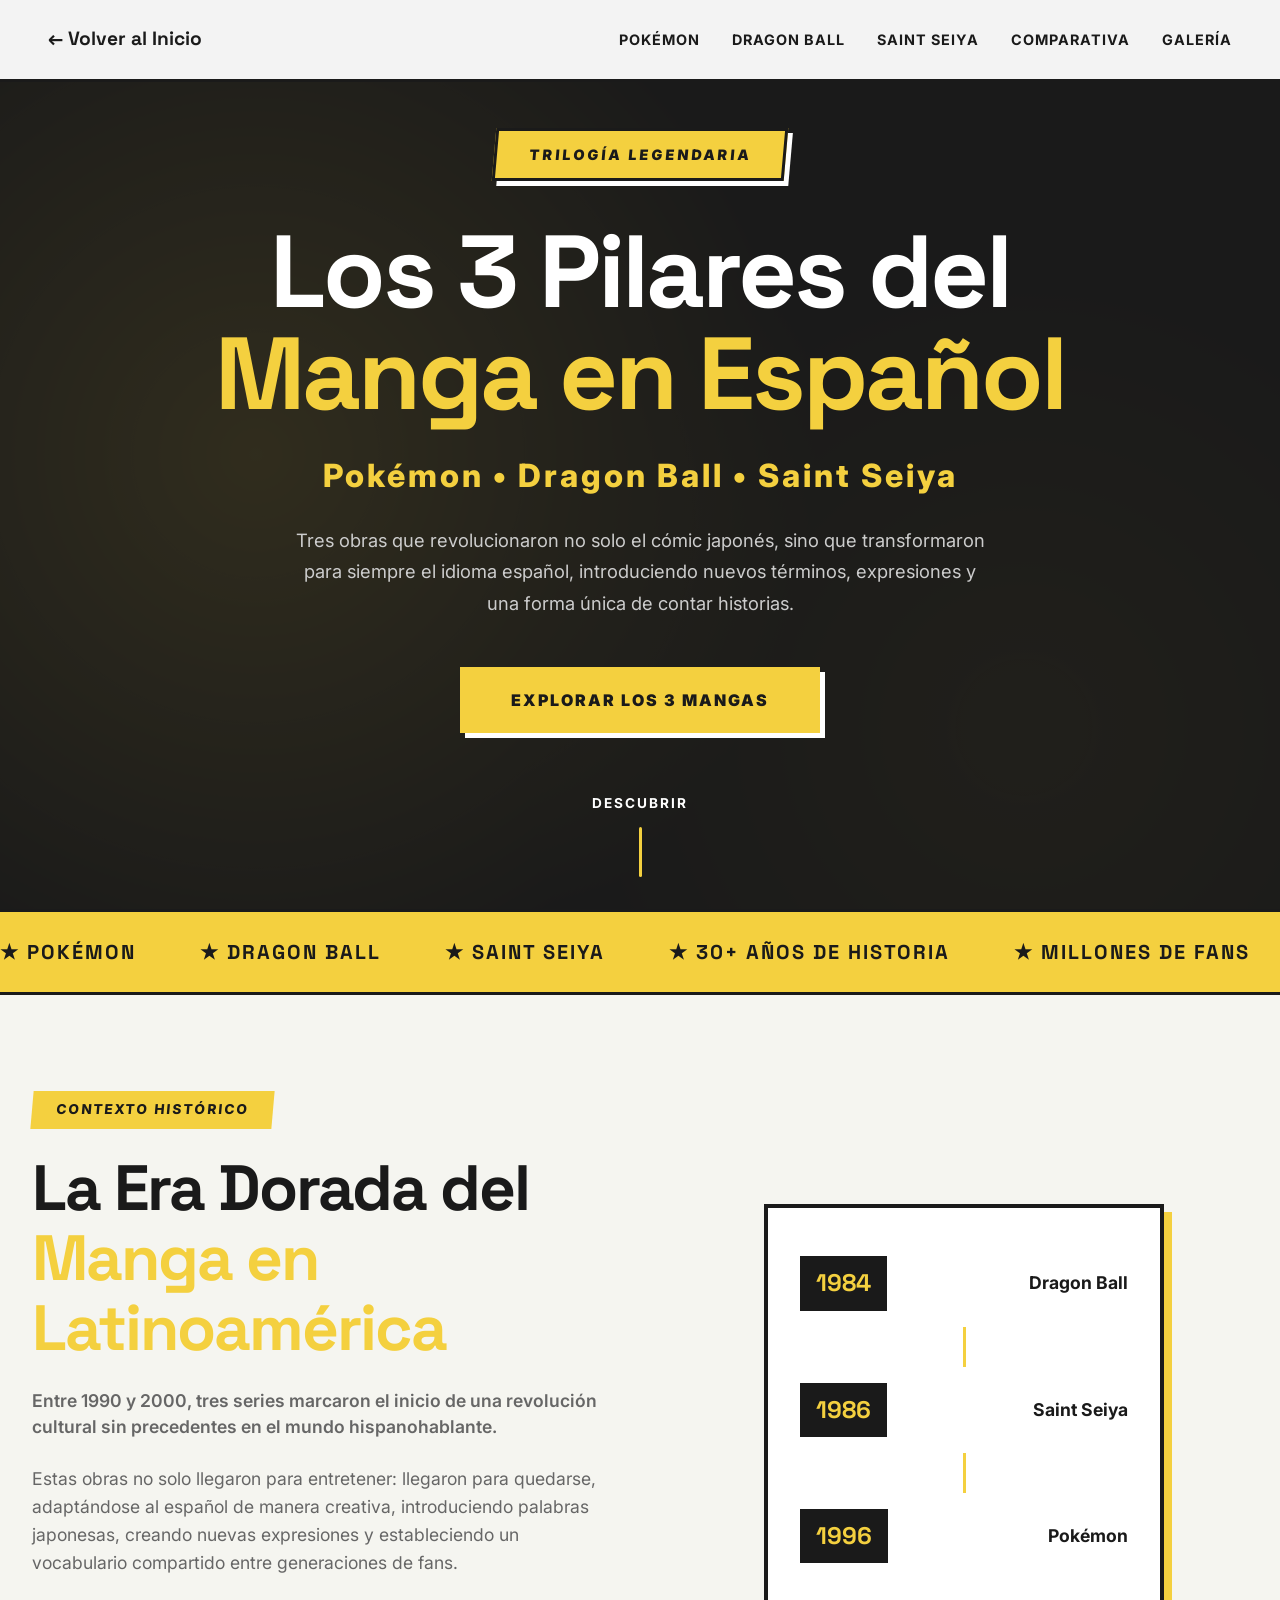
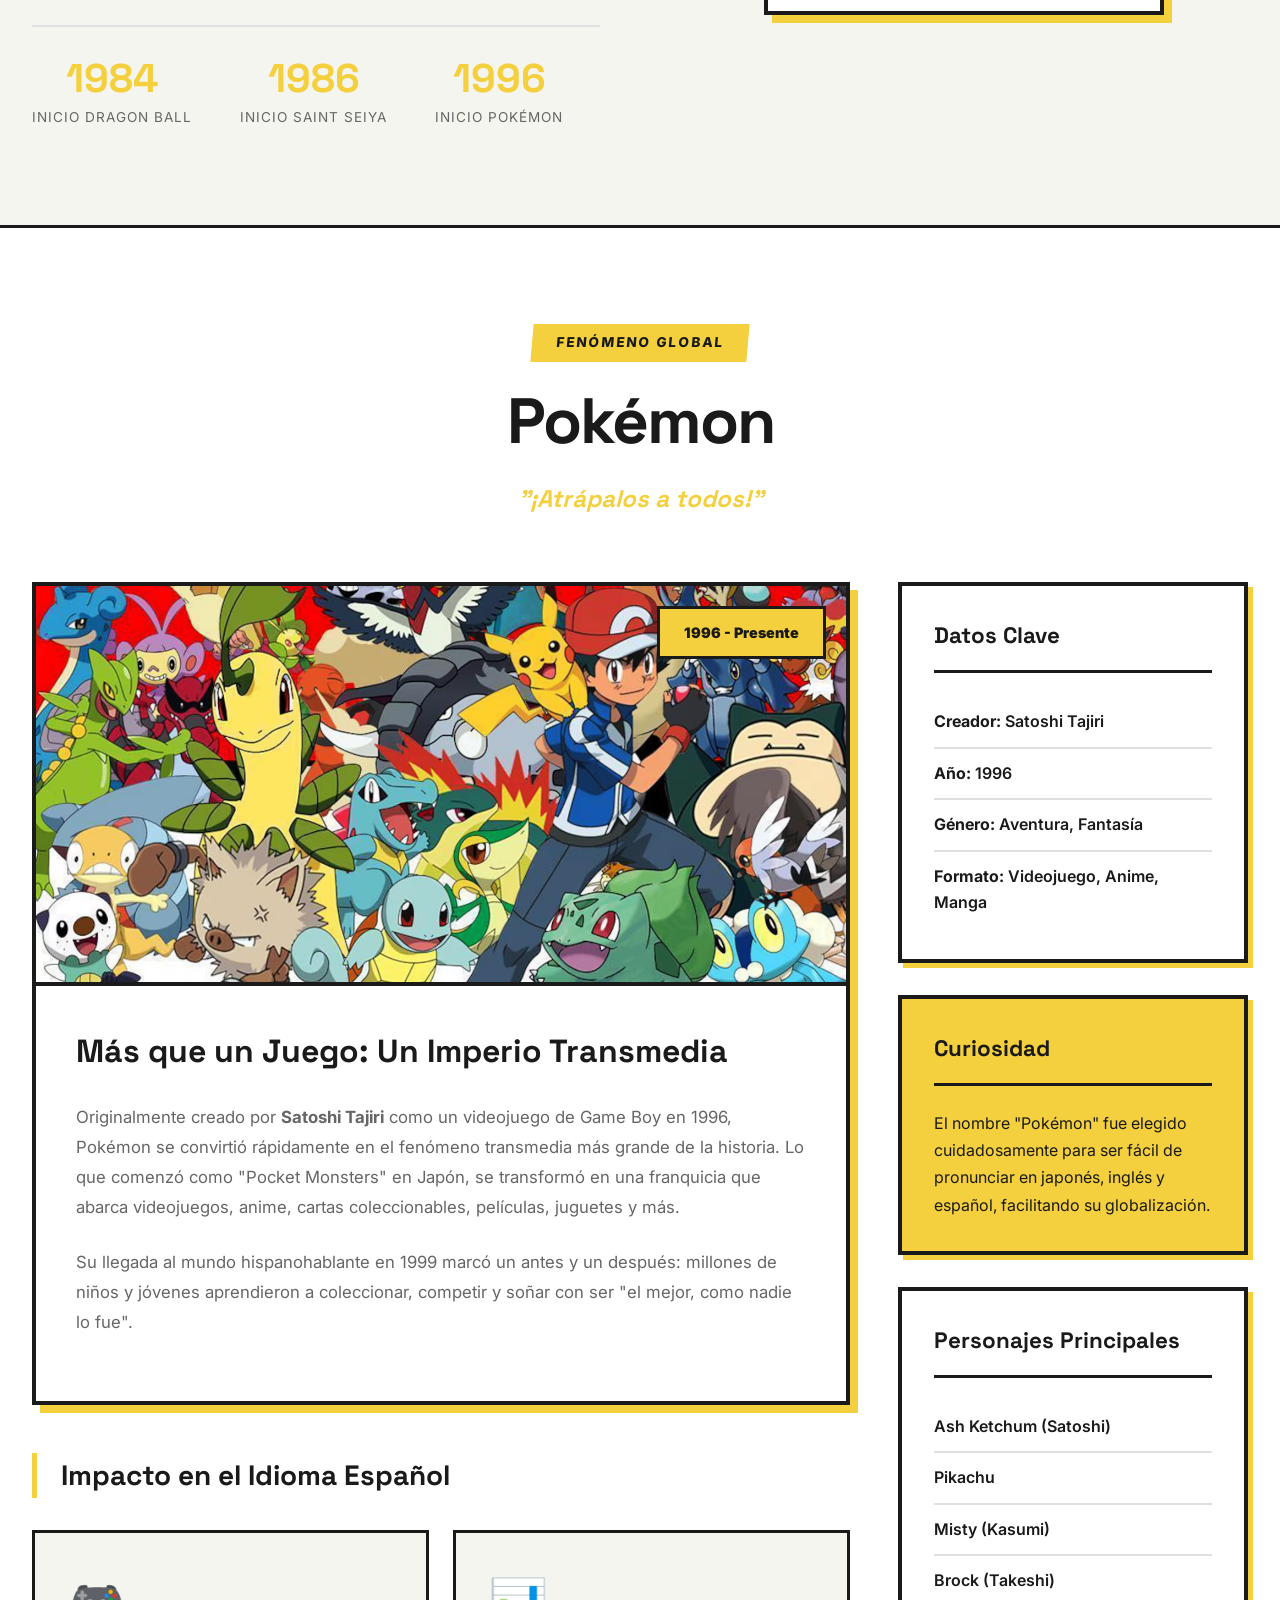
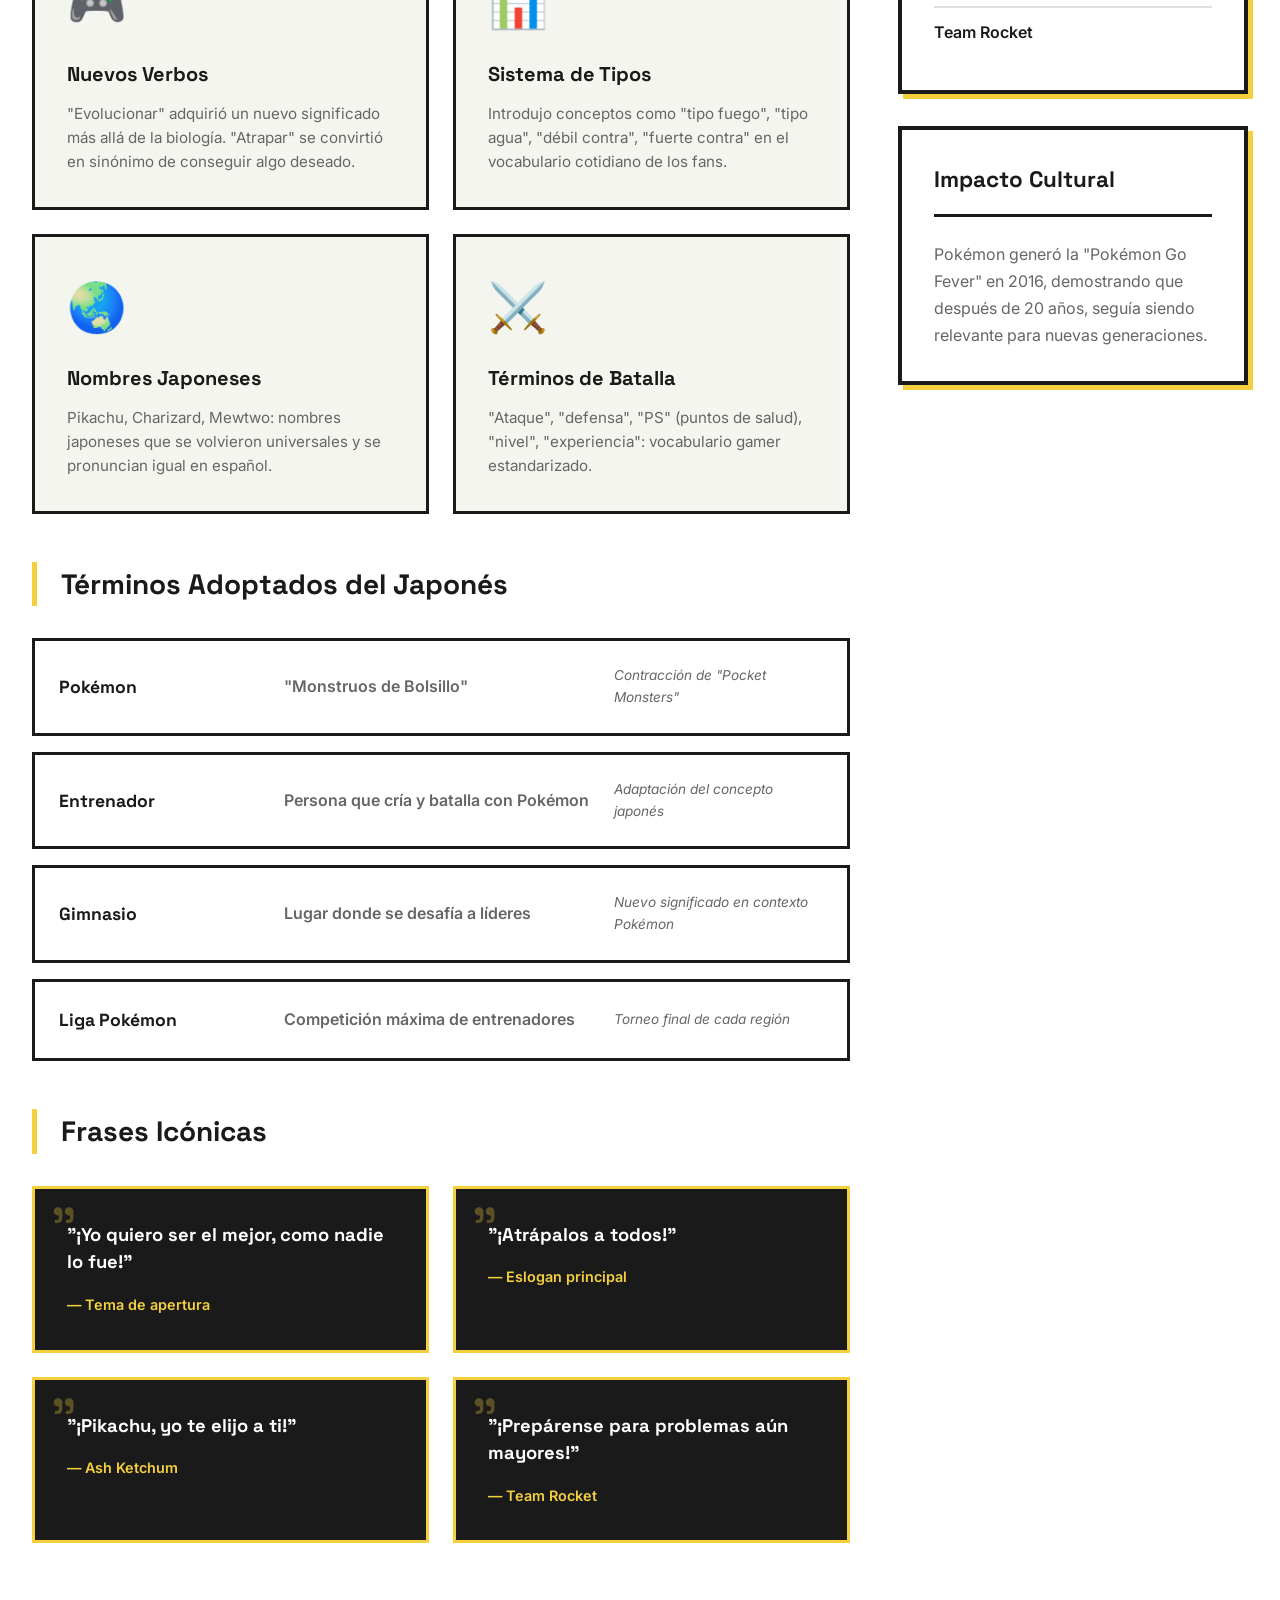
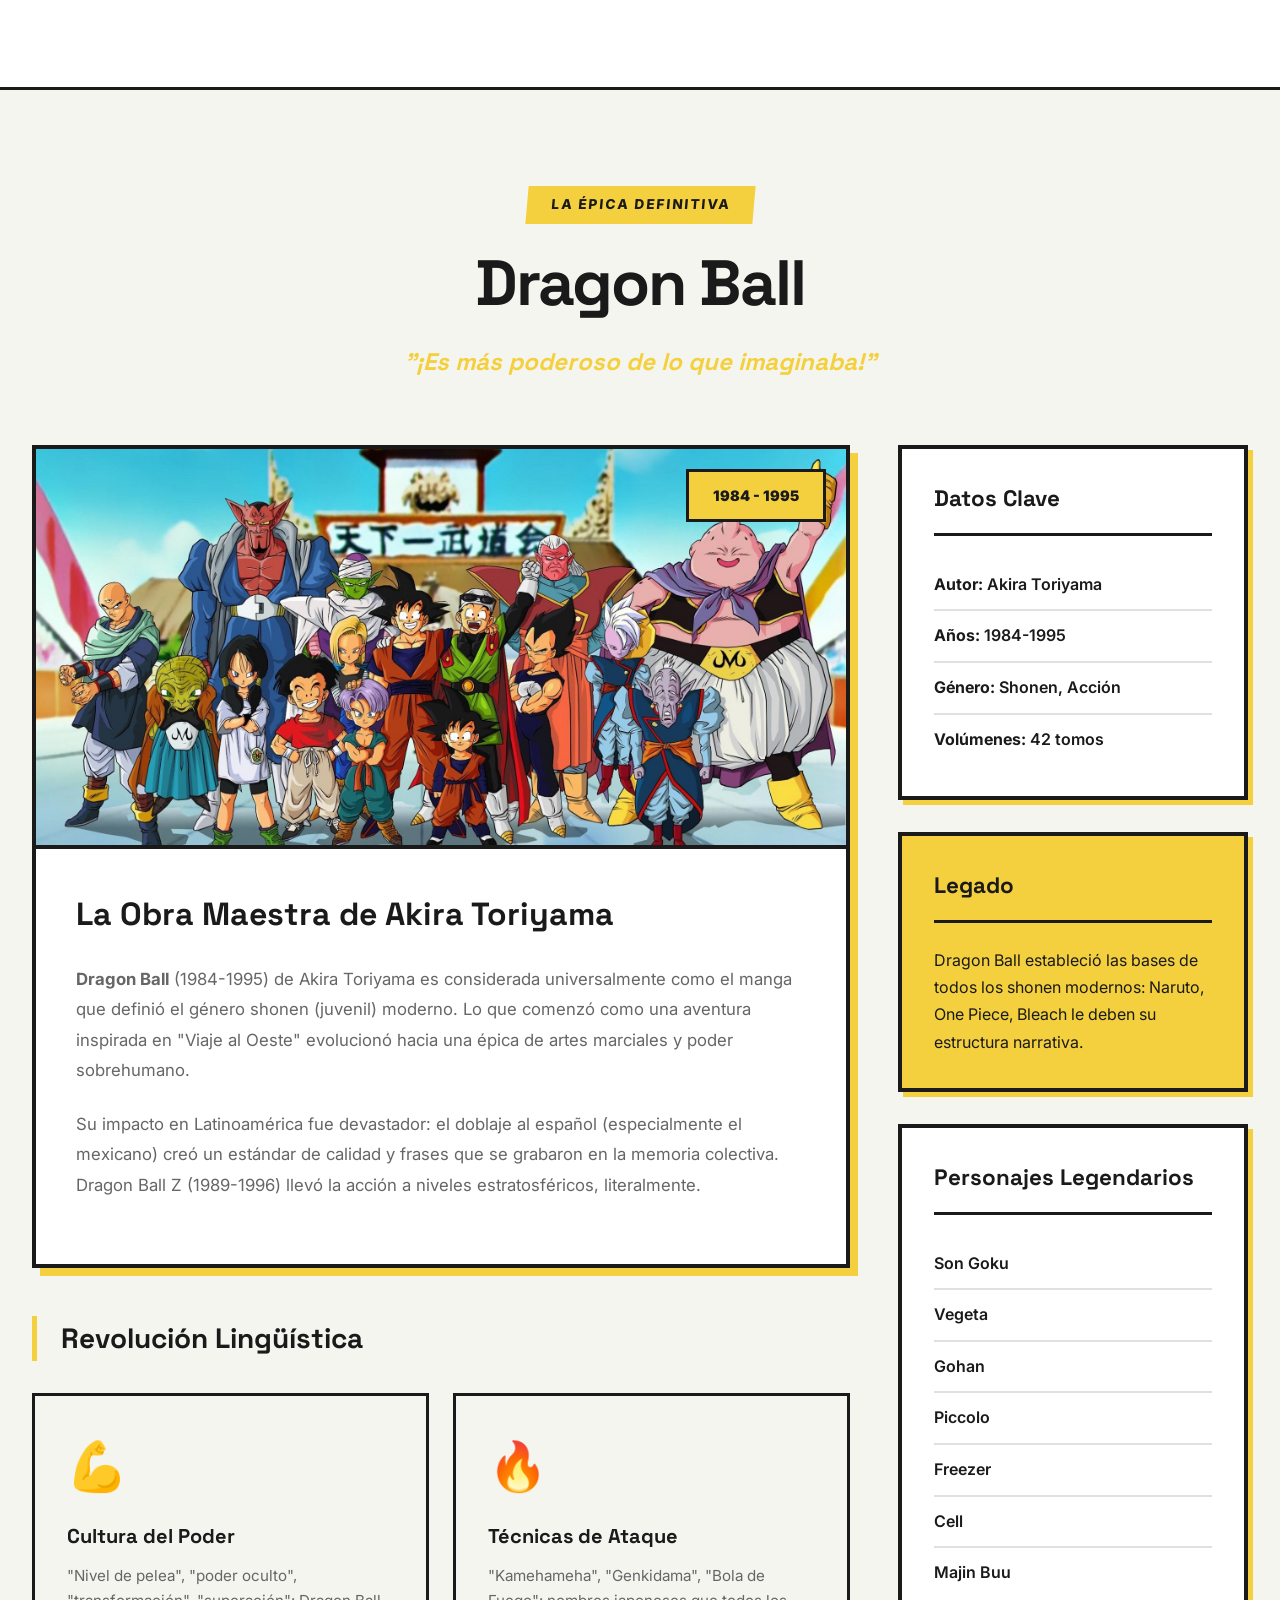
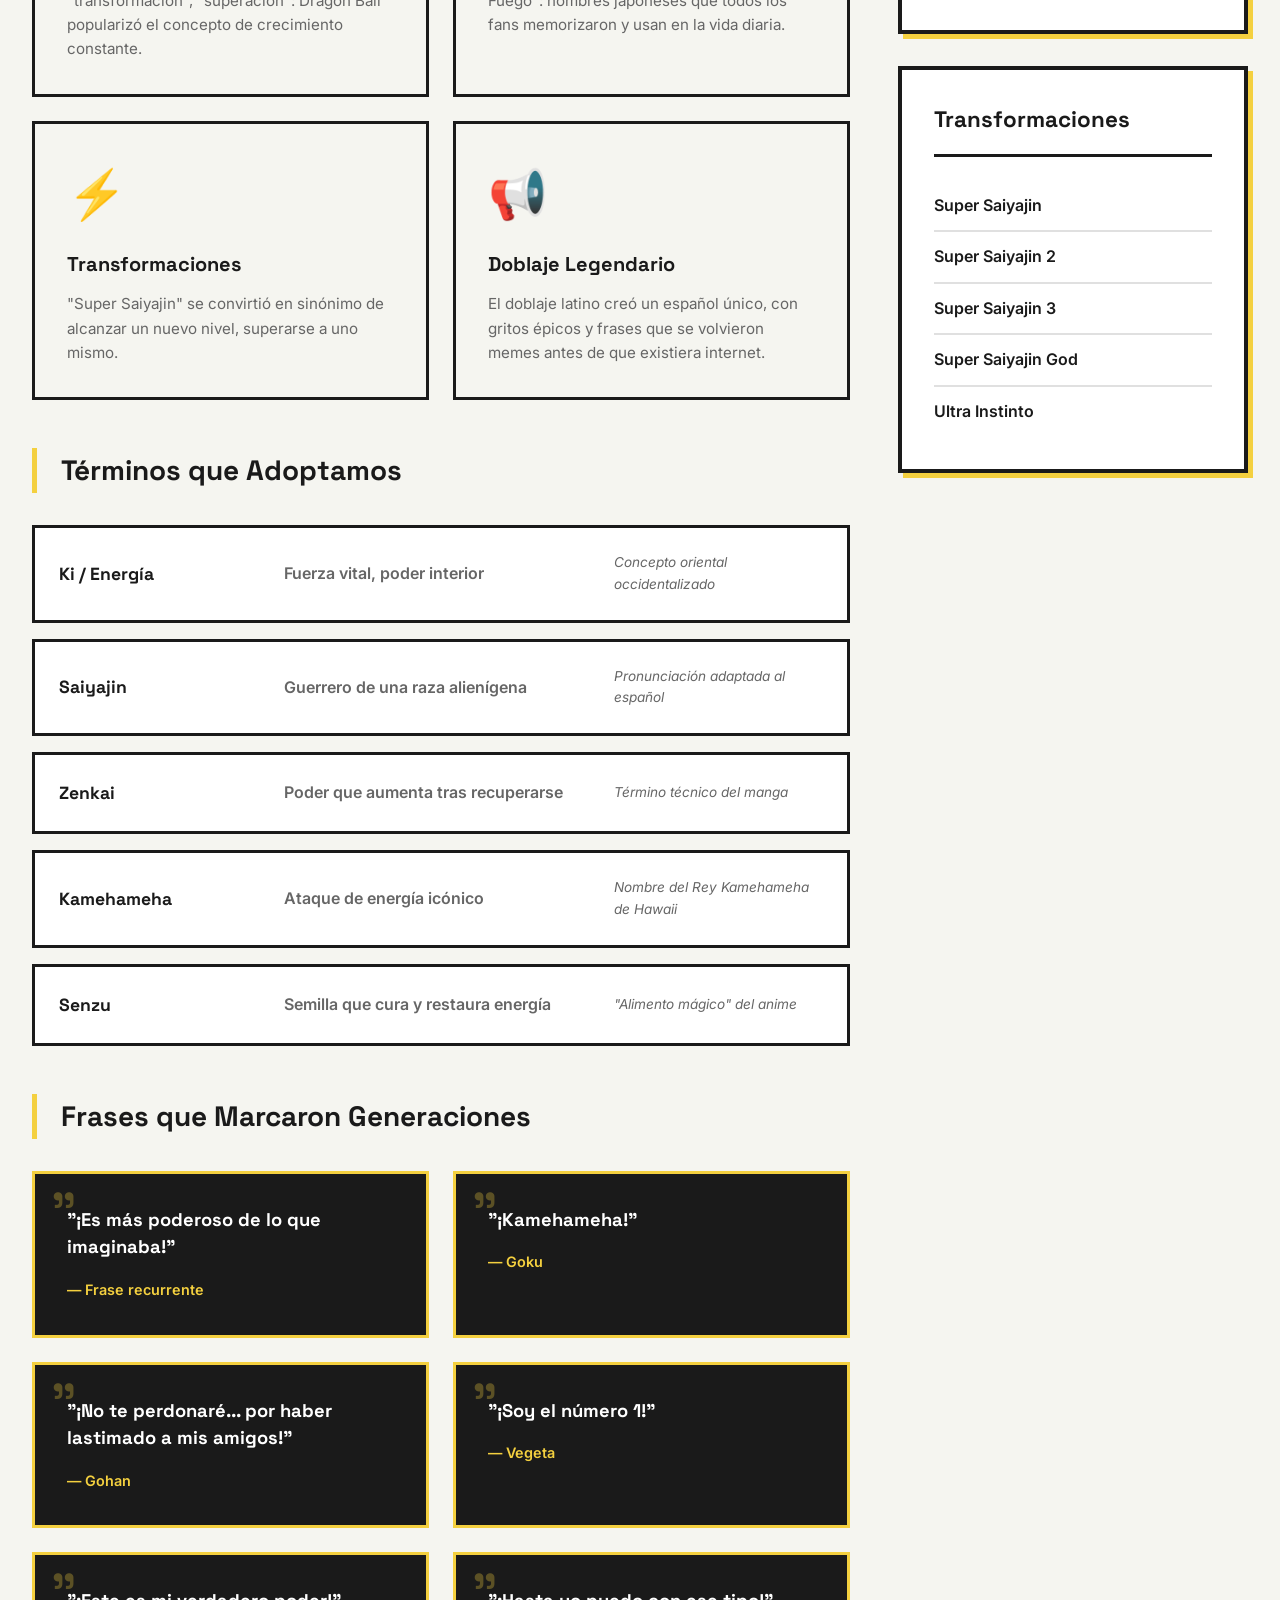
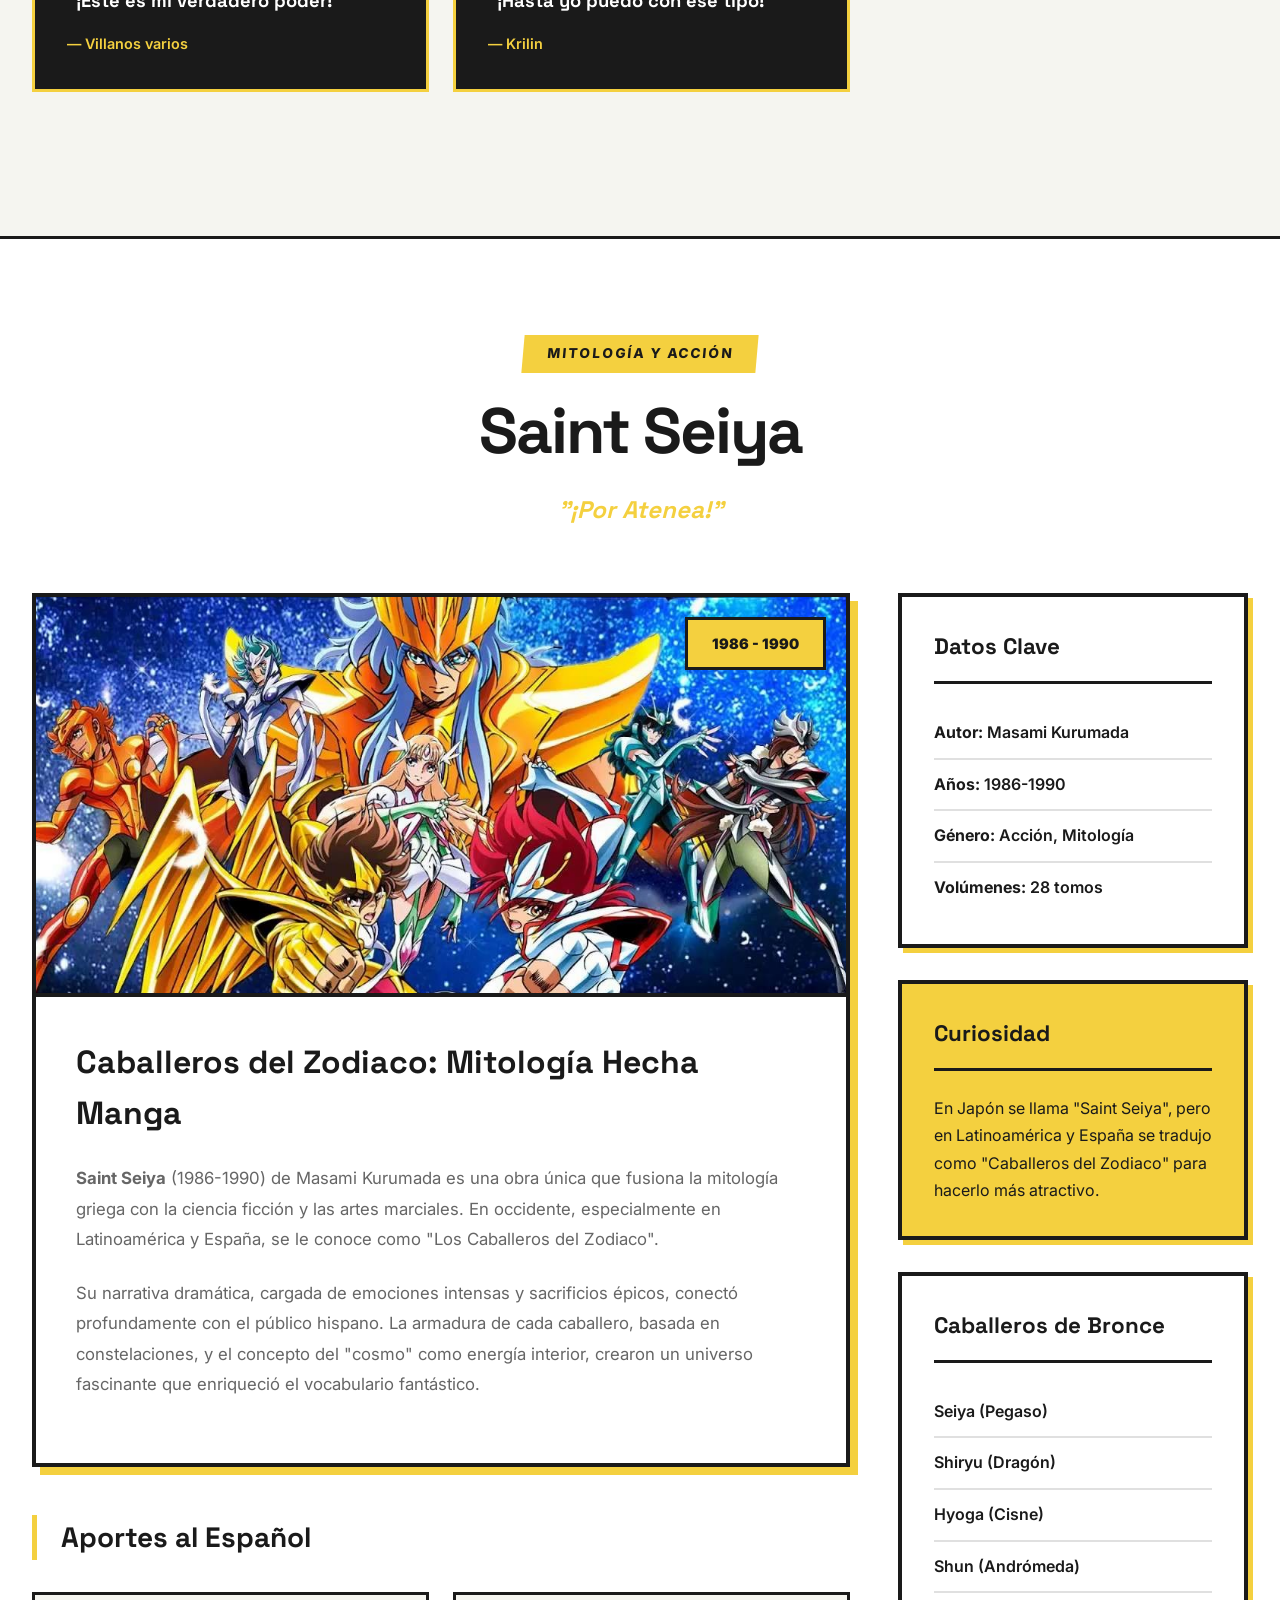
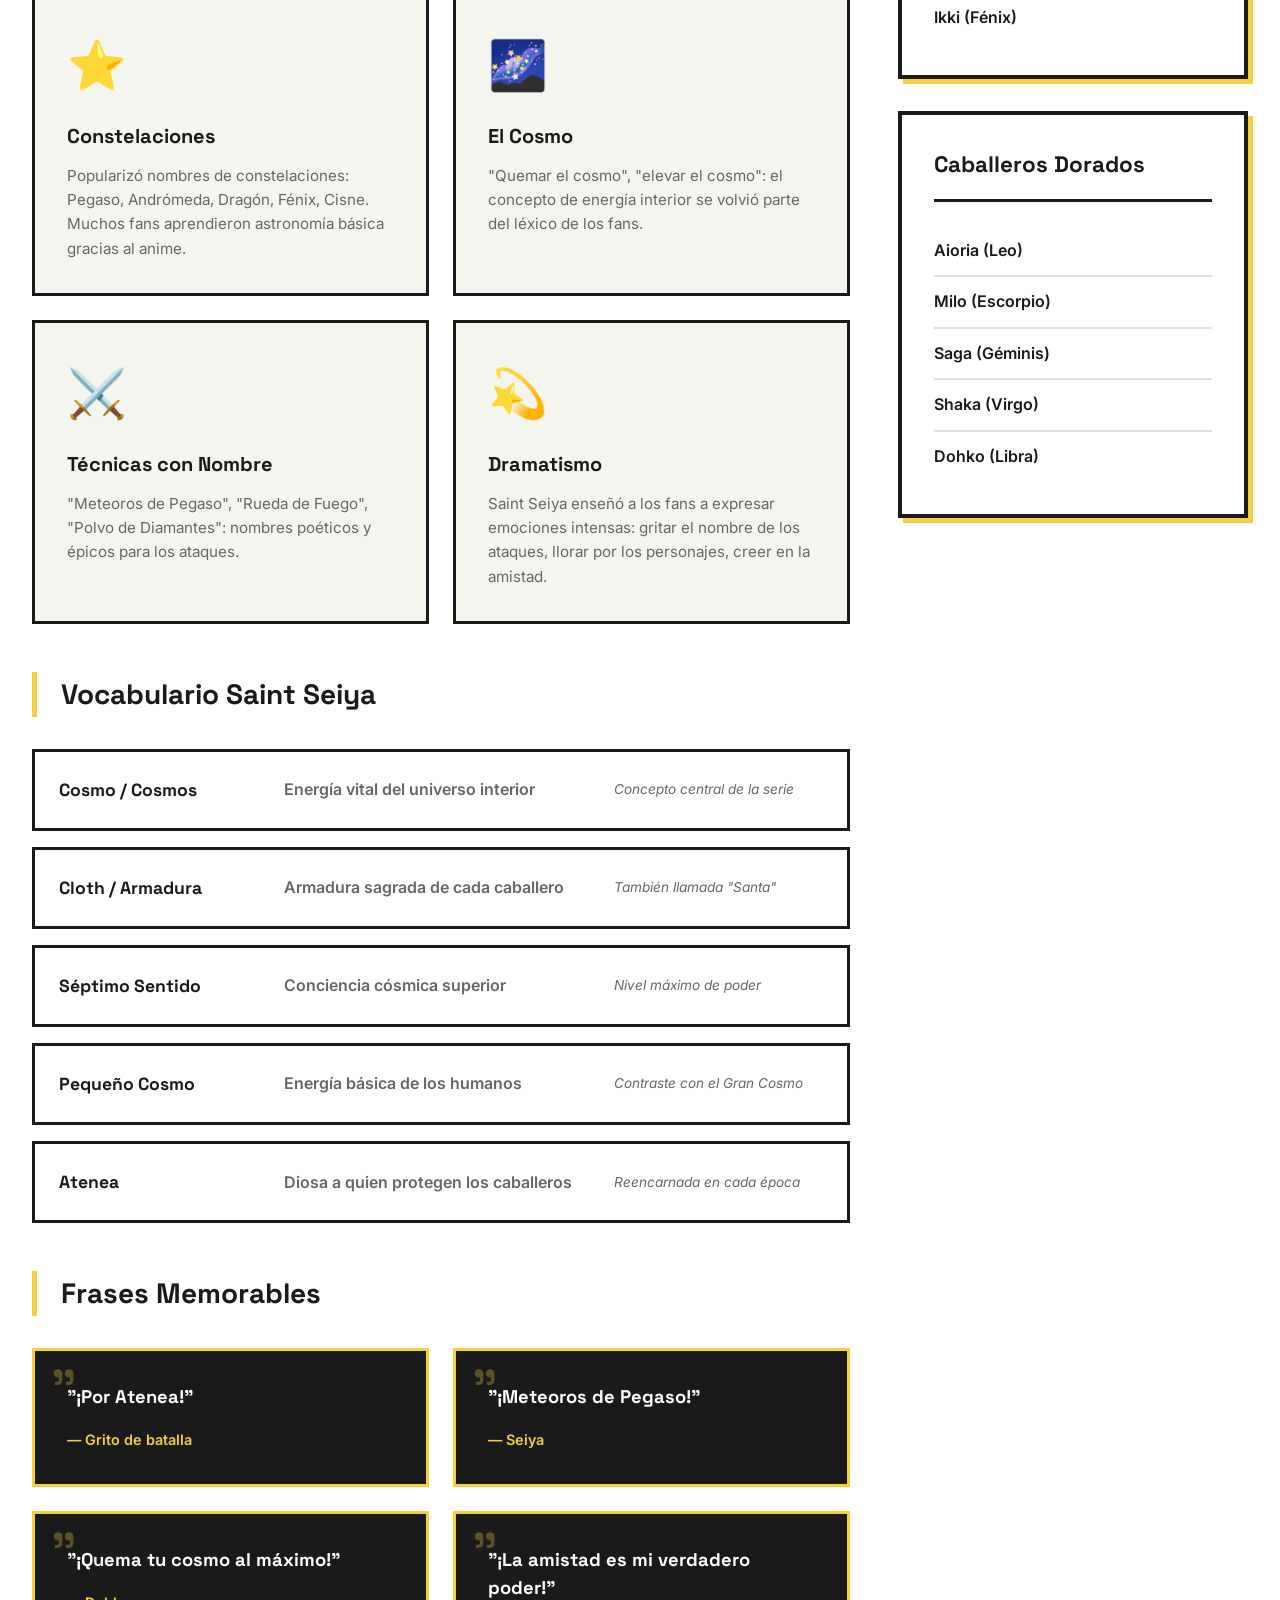
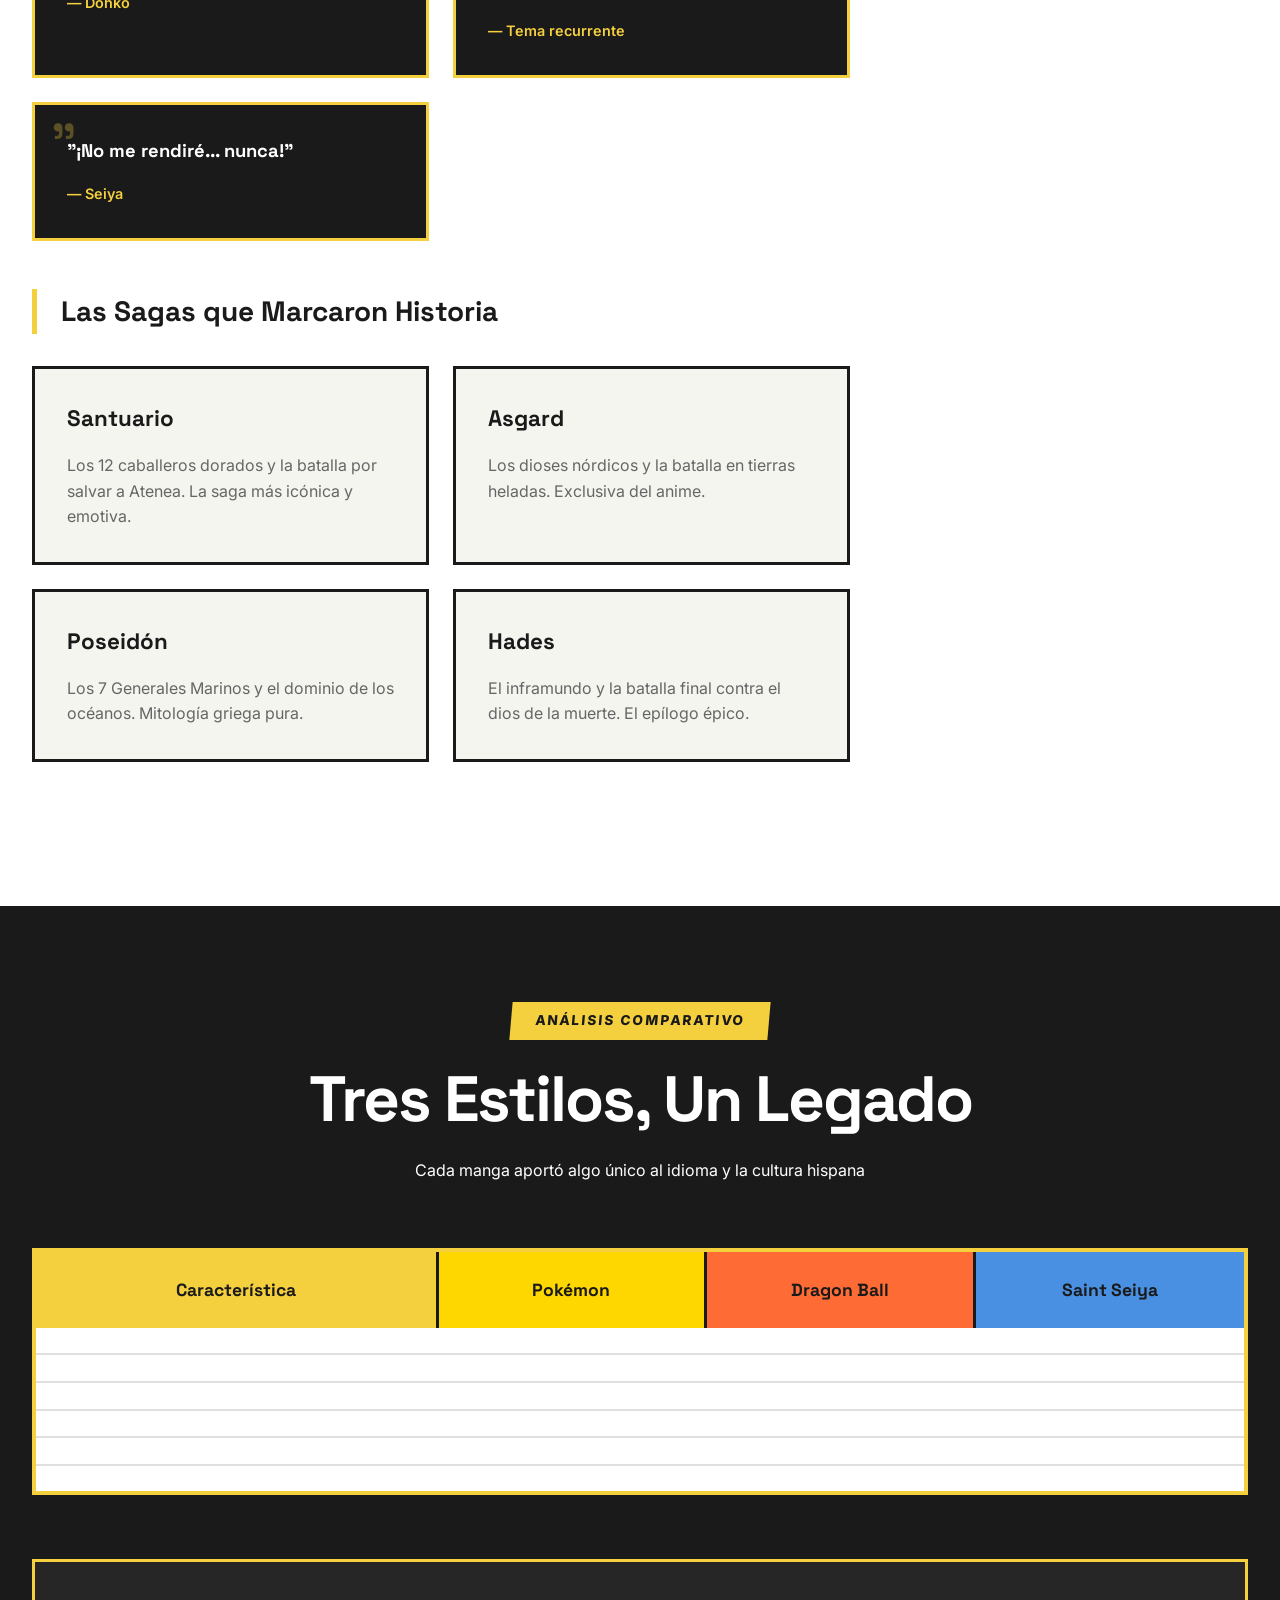
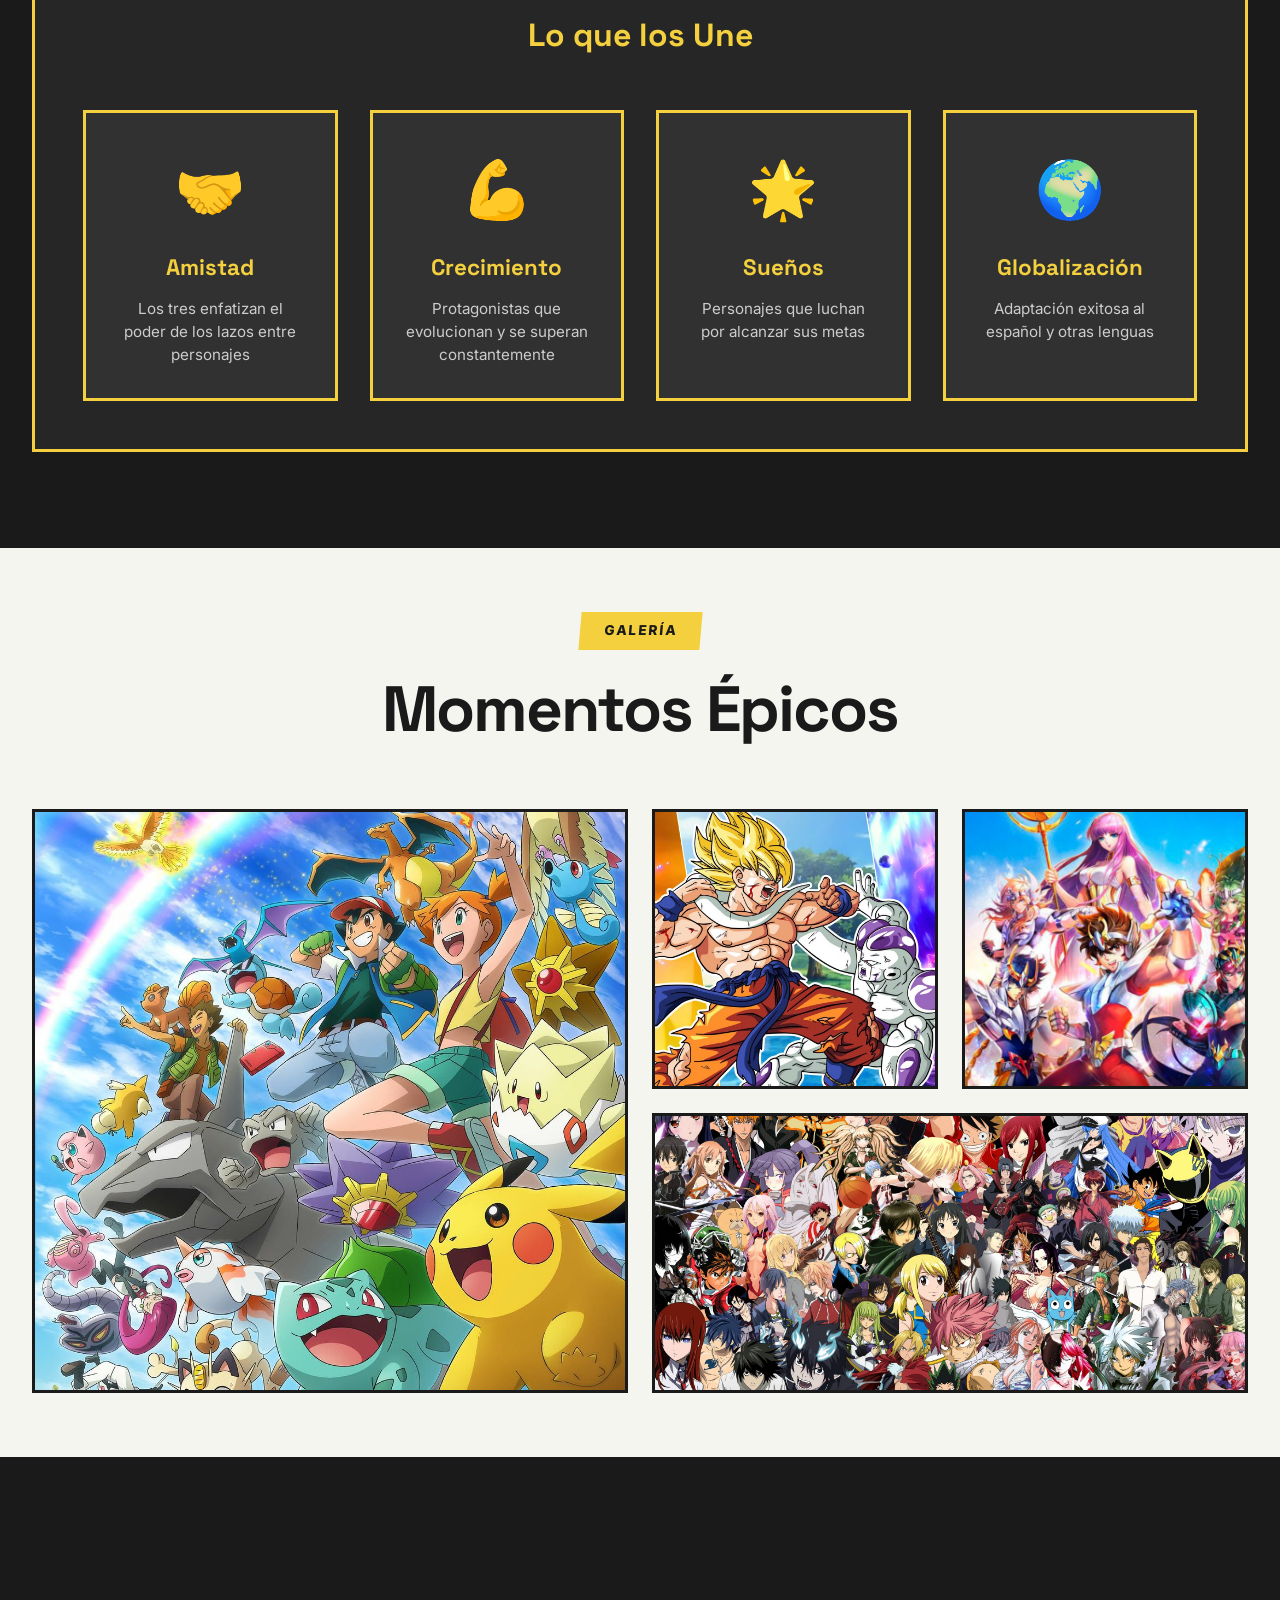
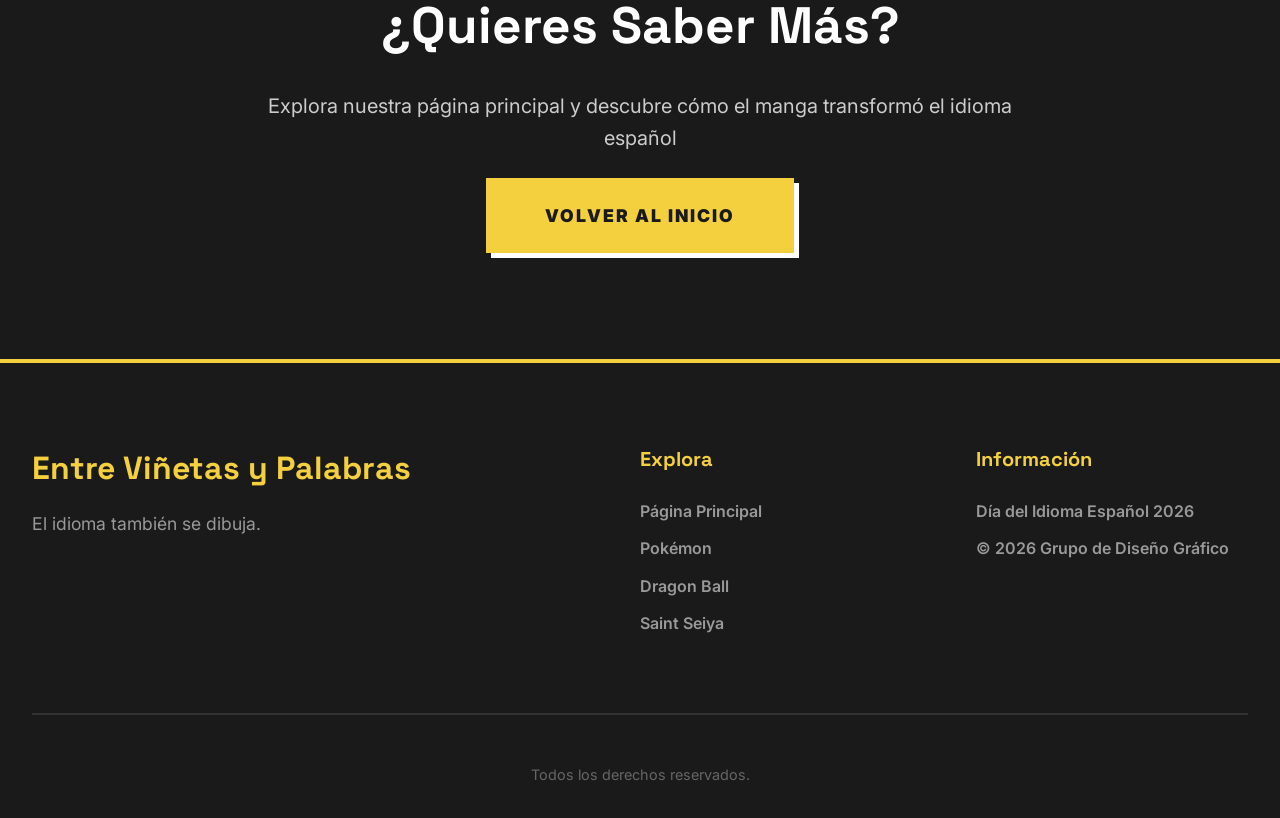
==== diadelidioma/manga.html @ ea6f34f4 "Add files via upload" ====
<!DOCTYPE html>
<html lang="es">
<head>
    <meta charset="UTF-8">
    <meta name="viewport" content="width=device-width, initial-scale=1.0">
    <title>Los 3 Pilares del Manga | Entre Viñetas y Palabras</title>
    <link rel="stylesheet" href="./css/manga.css">
    <link rel="preconnect" href="https://fonts.googleapis.com">
    <link rel="preconnect" href="https://fonts.gstatic.com" crossorigin>
    <link href="https://fonts.googleapis.com/css2?family=Inter:wght@400;600;800;900&family=Space+Grotesk:wght@700&display=swap" rel="stylesheet">
</head>
<body>

    <!-- Navegación -->
    <header class="main-header">
        <nav>
            <div class="logo">
                <a href="index.html" class="logo-text">← Volver al Inicio</a>
            </div>
            <div class="menu">
                <a href="#pokemon">Pokémon</a>
                <a href="#dragonball">Dragon Ball</a>
                <a href="#saintseiya">Saint Seiya</a>
                <a href="#comparativa">Comparativa</a>
                <a href="#galeria">Galería</a>
            </div>
        </nav>
    </header>

    <!-- HERO SECTION -->
    <section class="hero-manga">
        <div class="hero-overlay"></div>
        <div class="hero-content">
            <div class="hero-badge">Trilogía Legendaria</div>
            <h1 class="hero-title">
                Los 3 Pilares del<br>
                <span class="highlight">Manga en Español</span>
            </h1>
            <p class="hero-subtitle">
                Pokémon • Dragon Ball • Saint Seiya
            </p>
            <p class="hero-description">
                Tres obras que revolucionaron no solo el cómic japonés, sino que 
                transformaron para siempre el idioma español, introduciendo nuevos 
                términos, expresiones y una forma única de contar historias.
            </p>
            <div class="hero-cta">
                <button class="btn-primary" onclick="document.getElementById('pokemon').scrollIntoView({behavior: 'smooth'})">
                    Explorar los 3 Mangas
                </button>
            </div>
        </div>
        <div class="hero-scroll-indicator">
            <span>Descubrir</span>
            <div class="scroll-line"></div>
        </div>
    </section>

    <!-- MARQUEE -->
    <div class="marquee-container">
        <div class="marquee">
            <span>★ POKÉMON</span>
            <span>★ DRAGON BALL</span>
            <span>★ SAINT SEIYA</span>
            <span>★ 30+ AÑOS DE HISTORIA</span>
            <span>★ MILLONES DE FANS</span>
            <span>★ POKÉMON</span>
            <span>★ DRAGON BALL</span>
            <span>★ SAINT SEIYA</span>
        </div>
    </div>

    <!-- INTRODUCCIÓN -->
    <section class="section-intro">
        <div class="container">
            <div class="intro-grid">
                <div class="intro-text">
                    <div class="section-tag">CONTEXTO HISTÓRICO</div>
                    <h2 class="section-title">
                        La Era Dorada del<br>
                        <span class="text-highlight">Manga en Latinoamérica</span>
                    </h2>
                    <p class="lead">
                        Entre 1990 y 2000, tres series marcaron el inicio de una revolución 
                        cultural sin precedentes en el mundo hispanohablante.
                    </p>
                    <p>
                        Estas obras no solo llegaron para entretener: llegaron para quedarse, 
                        adaptándose al español de manera creativa, introduciendo palabras 
                        japonesas, creando nuevas expresiones y estableciendo un vocabulario 
                        compartido entre generaciones de fans.
                    </p>
                    <div class="intro-stats">
                        <div class="intro-stat">
                            <span class="stat-number">1984</span>
                            <span class="stat-label">Inicio Dragon Ball</span>
                        </div>
                        <div class="intro-stat">
                            <span class="stat-number">1986</span>
                            <span class="stat-label">Inicio Saint Seiya</span>
                        </div>
                        <div class="intro-stat">
                            <span class="stat-number">1996</span>
                            <span class="stat-label">Inicio Pokémon</span>
                        </div>
                    </div>
                </div>
                <div class="intro-visual">
                    <div class="timeline">
                        <div class="timeline-item">
                            <div class="timeline-year">1984</div>
                            <div class="timeline-content">Dragon Ball</div>
                        </div>
                        <div class="timeline-line"></div>
                        <div class="timeline-item">
                            <div class="timeline-year">1986</div>
                            <div class="timeline-content">Saint Seiya</div>
                        </div>
                        <div class="timeline-line"></div>
                        <div class="timeline-item">
                            <div class="timeline-year">1996</div>
                            <div class="timeline-content">Pokémon</div>
                        </div>
                    </div>
                </div>
            </div>
        </div>
    </section>

    <!-- POKÉMON -->
    <section id="pokemon" class="section-manga-detail section-pokemon">
        <div class="container">
            <div class="manga-header">
                <div class="section-tag">FENÓMENO GLOBAL</div>
                <h2 class="section-title">Pokémon</h2>
                <p class="manga-subtitle">"¡Atrápalos a todos!"</p>
            </div>

            <div class="manga-content">
                <div class="manga-info-grid">
                    <div class="manga-main-info">
                        <div class="manga-card-large">
                            <div class="manga-image-container">
                                <img src="./img/pokemoon.avif" alt="Pokémon">
                                <div class="manga-year-badge">1996 - Presente</div>
                            </div>
                            <div class="manga-overview">
                                <h3>Más que un Juego: Un Imperio Transmedia</h3>
                                <p>
                                    Originalmente creado por <strong>Satoshi Tajiri</strong> como un videojuego 
                                    de Game Boy en 1996, Pokémon se convirtió rápidamente en el fenómeno 
                                    transmedia más grande de la historia. Lo que comenzó como "Pocket Monsters" 
                                    en Japón, se transformó en una franquicia que abarca videojuegos, anime, 
                                    cartas coleccionables, películas, juguetes y más.
                                </p>
                                <p>
                                    Su llegada al mundo hispanohablante en 1999 marcó un antes y un después: 
                                    millones de niños y jóvenes aprendieron a coleccionar, competir y soñar 
                                    con ser "el mejor, como nadie lo fue".
                                </p>
                            </div>
                        </div>

                        <div class="impact-section">
                            <h3>Impacto en el Idioma Español</h3>
                            <div class="impact-grid">
                                <div class="impact-card">
                                    <div class="impact-icon">🎮</div>
                                    <h4>Nuevos Verbos</h4>
                                    <p>"Evolucionar" adquirió un nuevo significado más allá de la biología. 
                                    "Atrapar" se convirtió en sinónimo de conseguir algo deseado.</p>
                                </div>
                                <div class="impact-card">
                                    <div class="impact-icon">📊</div>
                                    <h4>Sistema de Tipos</h4>
                                    <p>Introdujo conceptos como "tipo fuego", "tipo agua", "débil contra", 
                                    "fuerte contra" en el vocabulario cotidiano de los fans.</p>
                                </div>
                                <div class="impact-card">
                                    <div class="impact-icon">🌏</div>
                                    <h4>Nombres Japoneses</h4>
                                    <p>Pikachu, Charizard, Mewtwo: nombres japoneses que se volvieron 
                                    universales y se pronuncian igual en español.</p>
                                </div>
                                <div class="impact-card">
                                    <div class="impact-icon">⚔️</div>
                                    <h4>Términos de Batalla</h4>
                                    <p>"Ataque", "defensa", "PS" (puntos de salud), "nivel", "experiencia": 
                                    vocabulario gamer estandarizado.</p>
                                </div>
                            </div>
                        </div>

                        <div class="terms-section">
                            <h3>Términos Adoptados del Japonés</h3>
                            <div class="terms-list">
                                <div class="term-item">
                                    <span class="term-japanese">Pokémon</span>
                                    <span class="term-meaning">"Monstruos de Bolsillo"</span>
                                    <span class="term-note">Contracción de "Pocket Monsters"</span>
                                </div>
                                <div class="term-item">
                                    <span class="term-japanese">Entrenador</span>
                                    <span class="term-meaning">Persona que cría y batalla con Pokémon</span>
                                    <span class="term-note">Adaptación del concepto japonés</span>
                                </div>
                                <div class="term-item">
                                    <span class="term-japanese">Gimnasio</span>
                                    <span class="term-meaning">Lugar donde se desafía a líderes</span>
                                    <span class="term-note">Nuevo significado en contexto Pokémon</span>
                                </div>
                                <div class="term-item">
                                    <span class="term-japanese">Liga Pokémon</span>
                                    <span class="term-meaning">Competición máxima de entrenadores</span>
                                    <span class="term-note">Torneo final de cada región</span>
                                </div>
                            </div>
                        </div>

                        <div class="phrases-section">
                            <h3>Frases Icónicas</h3>
                            <div class="phrases-grid">
                                <div class="phrase-card">
                                    <p class="phrase-text">"¡Yo quiero ser el mejor, como nadie lo fue!"</p>
                                    <span class="phrase-author">— Tema de apertura</span>
                                </div>
                                <div class="phrase-card">
                                    <p class="phrase-text">"¡Atrápalos a todos!"</p>
                                    <span class="phrase-author">— Eslogan principal</span>
                                </div>
                                <div class="phrase-card">
                                    <p class="phrase-text">"¡Pikachu, yo te elijo a ti!"</p>
                                    <span class="phrase-author">— Ash Ketchum</span>
                                </div>
                                <div class="phrase-card">
                                    <p class="phrase-text">"¡Prepárense para problemas aún mayores!"</p>
                                    <span class="phrase-author">— Team Rocket</span>
                                </div>
                            </div>
                        </div>
                    </div>

                    <aside class="manga-sidebar">
                        <div class="sidebar-card">
                            <h4>Datos Clave</h4>
                            <ul class="sidebar-list">
                                <li><strong>Creador:</strong> Satoshi Tajiri</li>
                                <li><strong>Año:</strong> 1996</li>
                                <li><strong>Género:</strong> Aventura, Fantasía</li>
                                <li><strong>Formato:</strong> Videojuego, Anime, Manga</li>
                            </ul>
                        </div>

                        <div class="sidebar-card highlight">
                            <h4>Curiosidad</h4>
                            <p>
                                El nombre "Pokémon" fue elegido cuidadosamente para ser fácil 
                                de pronunciar en japonés, inglés y español, facilitando su 
                                globalización.
                            </p>
                        </div>

                        <div class="sidebar-card">
                            <h4>Personajes Principales</h4>
                            <ul class="sidebar-list">
                                <li>Ash Ketchum (Satoshi)</li>
                                <li>Pikachu</li>
                                <li>Misty (Kasumi)</li>
                                <li>Brock (Takeshi)</li>
                                <li>Team Rocket</li>
                            </ul>
                        </div>

                        <div class="sidebar-card">
                            <h4>Impacto Cultural</h4>
                            <p>
                                Pokémon generó la "Pokémon Go Fever" en 2016, demostrando 
                                que después de 20 años, seguía siendo relevante para nuevas 
                                generaciones.
                            </p>
                        </div>
                    </aside>
                </div>
            </div>
        </div>
    </section>

    <!-- DRAGON BALL -->
    <section id="dragonball" class="section-manga-detail section-dragonball">
        <div class="container">
            <div class="manga-header">
                <div class="section-tag">LA ÉPICA DEFINITIVA</div>
                <h2 class="section-title">Dragon Ball</h2>
                <p class="manga-subtitle">"¡Es más poderoso de lo que imaginaba!"</p>
            </div>

            <div class="manga-content">
                <div class="manga-info-grid">
                    <div class="manga-main-info">
                        <div class="manga-card-large">
                            <div class="manga-image-container">
                                <img src="./img/dragon-ball-z.jpg" alt="Dragon Ball">
                                <div class="manga-year-badge">1984 - 1995</div>
                            </div>
                            <div class="manga-overview">
                                <h3>La Obra Maestra de Akira Toriyama</h3>
                                <p>
                                    <strong>Dragon Ball</strong> (1984-1995) de Akira Toriyama es considerada 
                                    universalmente como el manga que definió el género shonen (juvenil) moderno. 
                                    Lo que comenzó como una aventura inspirada en "Viaje al Oeste" evolucionó 
                                    hacia una épica de artes marciales y poder sobrehumano.
                                </p>
                                <p>
                                    Su impacto en Latinoamérica fue devastador: el doblaje al español (especialmente 
                                    el mexicano) creó un estándar de calidad y frases que se grabaron en la memoria 
                                    colectiva. Dragon Ball Z (1989-1996) llevó la acción a niveles estratosféricos, 
                                    literalmente.
                                </p>
                            </div>
                        </div>

                        <div class="impact-section">
                            <h3>Revolución Lingüística</h3>
                            <div class="impact-grid">
                                <div class="impact-card">
                                    <div class="impact-icon">💪</div>
                                    <h4>Cultura del Poder</h4>
                                    <p>"Nivel de pelea", "poder oculto", "transformación", "superación": 
                                    Dragon Ball popularizó el concepto de crecimiento constante.</p>
                                </div>
                                <div class="impact-card">
                                    <div class="impact-icon">🔥</div>
                                    <h4>Técnicas de Ataque</h4>
                                    <p>"Kamehameha", "Genkidama", "Bola de Fuego": nombres japoneses que 
                                    todos los fans memorizaron y usan en la vida diaria.</p>
                                </div>
                                <div class="impact-card">
                                    <div class="impact-icon">⚡</div>
                                    <h4>Transformaciones</h4>
                                    <p>"Super Saiyajin" se convirtió en sinónimo de alcanzar un nuevo nivel, 
                                    superarse a uno mismo.</p>
                                </div>
                                <div class="impact-card">
                                    <div class="impact-icon">📢</div>
                                    <h4>Doblaje Legendario</h4>
                                    <p>El doblaje latino creó un español único, con gritos épicos y frases 
                                    que se volvieron memes antes de que existiera internet.</p>
                                </div>
                            </div>
                        </div>

                        <div class="terms-section">
                            <h3>Términos que Adoptamos</h3>
                            <div class="terms-list">
                                <div class="term-item">
                                    <span class="term-japanese">Ki / Energía</span>
                                    <span class="term-meaning">Fuerza vital, poder interior</span>
                                    <span class="term-note">Concepto oriental occidentalizado</span>
                                </div>
                                <div class="term-item">
                                    <span class="term-japanese">Saiyajin</span>
                                    <span class="term-meaning">Guerrero de una raza alienígena</span>
                                    <span class="term-note">Pronunciación adaptada al español</span>
                                </div>
                                <div class="term-item">
                                    <span class="term-japanese">Zenkai</span>
                                    <span class="term-meaning">Poder que aumenta tras recuperarse</span>
                                    <span class="term-note">Término técnico del manga</span>
                                </div>
                                <div class="term-item">
                                    <span class="term-japanese">Kamehameha</span>
                                    <span class="term-meaning">Ataque de energía icónico</span>
                                    <span class="term-note">Nombre del Rey Kamehameha de Hawaii</span>
                                </div>
                                <div class="term-item">
                                    <span class="term-japanese">Senzu</span>
                                    <span class="term-meaning">Semilla que cura y restaura energía</span>
                                    <span class="term-note">"Alimento mágico" del anime</span>
                                </div>
                            </div>
                        </div>

                        <div class="phrases-section">
                            <h3>Frases que Marcaron Generaciones</h3>
                            <div class="phrases-grid">
                                <div class="phrase-card">
                                    <p class="phrase-text">"¡Es más poderoso de lo que imaginaba!"</p>
                                    <span class="phrase-author">— Frase recurrente</span>
                                </div>
                                <div class="phrase-card">
                                    <p class="phrase-text">"¡Kamehameha!"</p>
                                    <span class="phrase-author">— Goku</span>
                                </div>
                                <div class="phrase-card">
                                    <p class="phrase-text">"¡No te perdonaré... por haber lastimado a mis amigos!"</p>
                                    <span class="phrase-author">— Gohan</span>
                                </div>
                                <div class="phrase-card">
                                    <p class="phrase-text">"¡Soy el número 1!"</p>
                                    <span class="phrase-author">— Vegeta</span>
                                </div>
                                <div class="phrase-card">
                                    <p class="phrase-text">"¡Este es mi verdadero poder!"</p>
                                    <span class="phrase-author">— Villanos varios</span>
                                </div>
                                <div class="phrase-card">
                                    <p class="phrase-text">"¡Hasta yo puedo con ese tipo!"</p>
                                    <span class="phrase-author">— Krilin</span>
                                </div>
                            </div>
                        </div>
                    </div>

                    <aside class="manga-sidebar">
                        <div class="sidebar-card">
                            <h4>Datos Clave</h4>
                            <ul class="sidebar-list">
                                <li><strong>Autor:</strong> Akira Toriyama</li>
                                <li><strong>Años:</strong> 1984-1995</li>
                                <li><strong>Género:</strong> Shonen, Acción</li>
                                <li><strong>Volúmenes:</strong> 42 tomos</li>
                            </ul>
                        </div>

                        <div class="sidebar-card highlight">
                            <h4>Legado</h4>
                            <p>
                                Dragon Ball estableció las bases de todos los shonen modernos: 
                                Naruto, One Piece, Bleach le deben su estructura narrativa.
                            </p>
                        </div>

                        <div class="sidebar-card">
                            <h4>Personajes Legendarios</h4>
                            <ul class="sidebar-list">
                                <li>Son Goku</li>
                                <li>Vegeta</li>
                                <li>Gohan</li>
                                <li>Piccolo</li>
                                <li>Freezer</li>
                                <li>Cell</li>
                                <li>Majin Buu</li>
                            </ul>
                        </div>

                        <div class="sidebar-card">
                            <h4>Transformaciones</h4>
                            <ul class="sidebar-list">
                                <li>Super Saiyajin</li>
                                <li>Super Saiyajin 2</li>
                                <li>Super Saiyajin 3</li>
                                <li>Super Saiyajin God</li>
                                <li>Ultra Instinto</li>
                            </ul>
                        </div>
                    </aside>
                </div>
            </div>
        </div>
    </section>

    <!-- SAINT SEIYA -->
    <section id="saintseiya" class="section-manga-detail section-saintseiya">
        <div class="container">
            <div class="manga-header">
                <div class="section-tag">MITOLOGÍA Y ACCIÓN</div>
                <h2 class="section-title">Saint Seiya</h2>
                <p class="manga-subtitle">"¡Por Atenea!"</p>
            </div>

            <div class="manga-content">
                <div class="manga-info-grid">
                    <div class="manga-main-info">
                        <div class="manga-card-large">
                            <div class="manga-image-container">
                                <img src="./img/caballerosbanner.jpg" alt="Saint Seiya">
                                <div class="manga-year-badge">1986 - 1990</div>
                            </div>
                            <div class="manga-overview">
                                <h3>Caballeros del Zodiaco: Mitología Hecha Manga</h3>
                                <p>
                                    <strong>Saint Seiya</strong> (1986-1990) de Masami Kurumada es una obra única 
                                    que fusiona la mitología griega con la ciencia ficción y las artes marciales. 
                                    En occidente, especialmente en Latinoamérica y España, se le conoce como 
                                    "Los Caballeros del Zodiaco".
                                </p>
                                <p>
                                    Su narrativa dramática, cargada de emociones intensas y sacrificios épicos, 
                                    conectó profundamente con el público hispano. La armadura de cada caballero, 
                                    basada en constelaciones, y el concepto del "cosmo" como energía interior, 
                                    crearon un universo fascinante que enriqueció el vocabulario fantástico.
                                </p>
                            </div>
                        </div>

                        <div class="impact-section">
                            <h3>Aportes al Español</h3>
                            <div class="impact-grid">
                                <div class="impact-card">
                                    <div class="impact-icon">⭐</div>
                                    <h4>Constelaciones</h4>
                                    <p>Popularizó nombres de constelaciones: Pegaso, Andrómeda, Dragón, 
                                    Fénix, Cisne. Muchos fans aprendieron astronomía básica gracias al anime.</p>
                                </div>
                                <div class="impact-card">
                                    <div class="impact-icon">🌌</div>
                                    <h4>El Cosmo</h4>
                                    <p>"Quemar el cosmo", "elevar el cosmo": el concepto de energía interior 
                                    se volvió parte del léxico de los fans.</p>
                                </div>
                                <div class="impact-card">
                                    <div class="impact-icon">⚔️</div>
                                    <h4>Técnicas con Nombre</h4>
                                    <p>"Meteoros de Pegaso", "Rueda de Fuego", "Polvo de Diamantes": 
                                    nombres poéticos y épicos para los ataques.</p>
                                </div>
                                <div class="impact-card">
                                    <div class="impact-icon">💫</div>
                                    <h4>Dramatismo</h4>
                                    <p>Saint Seiya enseñó a los fans a expresar emociones intensas: 
                                    gritar el nombre de los ataques, llorar por los personajes, creer en la amistad.</p>
                                </div>
                            </div>
                        </div>

                        <div class="terms-section">
                            <h3>Vocabulario Saint Seiya</h3>
                            <div class="terms-list">
                                <div class="term-item">
                                    <span class="term-japanese">Cosmo / Cosmos</span>
                                    <span class="term-meaning">Energía vital del universo interior</span>
                                    <span class="term-note">Concepto central de la serie</span>
                                </div>
                                <div class="term-item">
                                    <span class="term-japanese">Cloth / Armadura</span>
                                    <span class="term-meaning">Armadura sagrada de cada caballero</span>
                                    <span class="term-note">También llamada "Santa"</span>
                                </div>
                                <div class="term-item">
                                    <span class="term-japanese">Séptimo Sentido</span>
                                    <span class="term-meaning">Conciencia cósmica superior</span>
                                    <span class="term-note">Nivel máximo de poder</span>
                                </div>
                                <div class="term-item">
                                    <span class="term-japanese">Pequeño Cosmo</span>
                                    <span class="term-meaning">Energía básica de los humanos</span>
                                    <span class="term-note">Contraste con el Gran Cosmo</span>
                                </div>
                                <div class="term-item">
                                    <span class="term-japanese">Atenea</span>
                                    <span class="term-meaning">Diosa a quien protegen los caballeros</span>
                                    <span class="term-note">Reencarnada en cada época</span>
                                </div>
                            </div>
                        </div>

                        <div class="phrases-section">
                            <h3>Frases Memorables</h3>
                            <div class="phrases-grid">
                                <div class="phrase-card">
                                    <p class="phrase-text">"¡Por Atenea!"</p>
                                    <span class="phrase-author">— Grito de batalla</span>
                                </div>
                                <div class="phrase-card">
                                    <p class="phrase-text">"¡Meteoros de Pegaso!"</p>
                                    <span class="phrase-author">— Seiya</span>
                                </div>
                                <div class="phrase-card">
                                    <p class="phrase-text">"¡Quema tu cosmo al máximo!"</p>
                                    <span class="phrase-author">— Dohko</span>
                                </div>
                                <div class="phrase-card">
                                    <p class="phrase-text">"¡La amistad es mi verdadero poder!"</p>
                                    <span class="phrase-author">— Tema recurrente</span>
                                </div>
                                <div class="phrase-card">
                                    <p class="phrase-text">"¡No me rendiré... nunca!"</p>
                                    <span class="phrase-author">— Seiya</span>
                                </div>
                            </div>
                        </div>

                        <div class="sagas-section">
                            <h3>Las Sagas que Marcaron Historia</h3>
                            <div class="sagas-grid">
                                <div class="saga-card">
                                    <h4>Santuario</h4>
                                    <p>Los 12 caballeros dorados y la batalla por salvar a Atenea. 
                                    La saga más icónica y emotiva.</p>
                                </div>
                                <div class="saga-card">
                                    <h4>Asgard</h4>
                                    <p>Los dioses nórdicos y la batalla en tierras heladas. 
                                    Exclusiva del anime.</p>
                                </div>
                                <div class="saga-card">
                                    <h4>Poseidón</h4>
                                    <p>Los 7 Generales Marinos y el dominio de los océanos. 
                                    Mitología griega pura.</p>
                                </div>
                                <div class="saga-card">
                                    <h4>Hades</h4>
                                    <p>El inframundo y la batalla final contra el dios de la muerte. 
                                    El epílogo épico.</p>
                                </div>
                            </div>
                        </div>
                    </div>

                    <aside class="manga-sidebar">
                        <div class="sidebar-card">
                            <h4>Datos Clave</h4>
                            <ul class="sidebar-list">
                                <li><strong>Autor:</strong> Masami Kurumada</li>
                                <li><strong>Años:</strong> 1986-1990</li>
                                <li><strong>Género:</strong> Acción, Mitología</li>
                                <li><strong>Volúmenes:</strong> 28 tomos</li>
                            </ul>
                        </div>

                        <div class="sidebar-card highlight">
                            <h4>Curiosidad</h4>
                            <p>
                                En Japón se llama "Saint Seiya", pero en Latinoamérica y España 
                                se tradujo como "Caballeros del Zodiaco" para hacerlo más atractivo.
                            </p>
                        </div>

                        <div class="sidebar-card">
                            <h4>Caballeros de Bronce</h4>
                            <ul class="sidebar-list">
                                <li>Seiya (Pegaso)</li>
                                <li>Shiryu (Dragón)</li>
                                <li>Hyoga (Cisne)</li>
                                <li>Shun (Andrómeda)</li>
                                <li>Ikki (Fénix)</li>
                            </ul>
                        </div>

                        <div class="sidebar-card">
                            <h4>Caballeros Dorados</h4>
                            <ul class="sidebar-list">
                                <li>Aioria (Leo)</li>
                                <li>Milo (Escorpio)</li>
                                <li>Saga (Géminis)</li>
                                <li>Shaka (Virgo)</li>
                                <li>Dohko (Libra)</li>
                            </ul>
                        </div>
                    </aside>
                </div>
            </div>
        </div>
    </section>

    <!-- COMPARATIVA -->
    <section id="comparativa" class="section-comparison">
        <div class="container">
            <div class="section-header-center">
                <div class="section-tag">ANÁLISIS COMPARATIVO</div>
                <h2 class="section-title">Tres Estilos, Un Legado</h2>
                <p>Cada manga aportó algo único al idioma y la cultura hispana</p>
            </div>

            <div class="comparison-table">
                <div class="comparison-header">
                    <div class="comp-col">Característica</div>
                    <div class="comp-col pokemon">Pokémon</div>
                    <div class="comp-col dragonball">Dragon Ball</div>
                    <div class="comp-col saintseiya">Saint Seiya</div>
                </div>
                
                <div class="comparison-row">
                    <div class="comp-label">Género Principal</div>
                    <div class="comp-data">Aventura, Colección</div>
                    <div class="comp-data">Acción, Artes Marciales</div>
                    <div class="comp-data">Mitología, Drama</div>
                </div>
                
                <div class="comparison-row">
                    <div class="comp-label">Tema Central</div>
                    <div class="comp-data">Amistad, Crecimiento</div>
                    <div class="comp-data">Superación, Poder</div>
                    <div class="comp-data">Sacrificio, Lealtad</div>
                </div>
                
                <div class="comparison-row">
                    <div class="comp-label">Aporte Lingüístico</div>
                    <div class="comp-data">Nombres de Pokémon, tipos</div>
                    <div class="comp-data">Técnicas, transformaciones</div>
                    <div class="comp-data">Constelaciones, cosmo</div>
                </div>
                
                <div class="comparison-row">
                    <div class="comp-label">Frase Icónica</div>
                    <div class="comp-data">"Atrápalos a todos"</div>
                    <div class="comp-data">"Kamehameha"</div>
                    <div class="comp-data">"Por Atenea"</div>
                </div>
                
                <div class="comparison-row">
                    <div class="comp-label">Impacto Cultural</div>
                    <div class="comp-data">Fenómeno transmedia</div>
                    <div class="comp-data">Revolución del shonen</div>
                    <div class="comp-data">Mitología popularizada</div>
                </div>
                
                <div class="comparison-row">
                    <div class="comp-label">Año de Inicio</div>
                    <div class="comp-data">1996</div>
                    <div class="comp-data">1984</div>
                    <div class="comp-data">1986</div>
                </div>
            </div>

            <div class="comparison-summary">
                <h3>Lo que los Une</h3>
                <div class="summary-grid">
                    <div class="summary-item">
                        <span class="summary-icon">🤝</span>
                        <h4>Amistad</h4>
                        <p>Los tres enfatizan el poder de los lazos entre personajes</p>
                    </div>
                    <div class="summary-item">
                        <span class="summary-icon">💪</span>
                        <h4>Crecimiento</h4>
                        <p>Protagonistas que evolucionan y se superan constantemente</p>
                    </div>
                    <div class="summary-item">
                        <span class="summary-icon">🌟</span>
                        <h4>Sueños</h4>
                        <p>Personajes que luchan por alcanzar sus metas</p>
                    </div>
                    <div class="summary-item">
                        <span class="summary-icon">🌍</span>
                        <h4>Globalización</h4>
                        <p>Adaptación exitosa al español y otras lenguas</p>
                    </div>
                </div>
            </div>
        </div>
    </section>

    <!-- GALERÍA -->
    <section id="galeria" class="section-gallery-manga">
        <div class="container">
            <div class="section-header-center">
                <div class="section-tag">GALERÍA</div>
                <h2 class="section-title">Momentos Épicos</h2>
            </div>

            <div class="gallery-manga-grid">
                <div class="gallery-manga-item large">
                    <img src="./img/pokemongaleria.jpg" alt="Pokémon">
                    <div class="gallery-manga-caption">
                        <h4>Pokémon</h4>
                        <p>La aventura comienza</p>
                    </div>
                </div>
                <div class="gallery-manga-item">
                    <img src="./img/dragon.avif" alt="Dragon Ball">
                    <div class="gallery-manga-caption">
                        <h4>Dragon Ball</h4>
                    </div>
                </div>
                <div class="gallery-manga-item">
                    <img src="./img/caballeroszo.avif" alt="Saint Seiya">
                    <div class="gallery-manga-caption">
                        <h4>Saint Seiya</h4>
                    </div>
                </div>
                <div class="gallery-manga-item wide">
                    <img src="./img/animebanner.jpg" alt="Otros Mangas">
                    <div class="gallery-manga-caption">
                        <h4>Otros mangas</h4>
                    </div>
                </div>
            </div>
        </div>
    </section>

    <!-- CTA FINAL -->
    <section class="section-cta-manga">
        <div class="container">
            <div class="cta-manga-content">
                <h2>¿Quieres Saber Más?</h2>
                <p>Explora nuestra página principal y descubre cómo el manga transformó el idioma español</p>
                <a href="index.html" class="btn-primary btn-large">Volver al Inicio</a>
            </div>
        </div>
    </section>

    <!-- Footer -->
    <footer class="main-footer">
        <div class="container">
            <div class="footer-grid">
                <div class="footer-brand">
                    <h3>Entre Viñetas y Palabras</h3>
                    <p>El idioma también se dibuja.</p>
                </div>
                <div class="footer-links">
                    <h4>Explora</h4>
                    <ul>
                        <li><a href="index.html">Página Principal</a></li>
                        <li><a href="#pokemon">Pokémon</a></li>
                        <li><a href="#dragonball">Dragon Ball</a></li>
                        <li><a href="#saintseiya">Saint Seiya</a></li>
                    </ul>
                </div>
                <div class="footer-info">
                    <h4>Información</h4>
                    <p>Día del Idioma Español 2026</p>
                    <p>© 2026 Grupo de Diseño Gráfico</p>
                </div>
            </div>
            <div class="footer-bottom">
                <p class="copyright">Todos los derechos reservados.</p>
            </div>
        </div>
    </footer>

    <!-- JavaScript -->
    <script>
        document.addEventListener('DOMContentLoaded', function() {
            // Scroll indicator
            const scrollIndicator = document.querySelector('.hero-scroll-indicator');
            if (scrollIndicator) {
                scrollIndicator.addEventListener('click', function() {
                    const nextSection = document.querySelector('.marquee-container');
                    if (nextSection) {
                        nextSection.scrollIntoView({ behavior: 'smooth', block: 'start' });
                    }
                });
            }

            // Smooth scroll para links
            document.querySelectorAll('a[href^="#"]').forEach(anchor => {
                anchor.addEventListener('click', function (e) {
                    const href = this.getAttribute('href');
                    if (href !== '#') {
                        e.preventDefault();
                        const target = document.querySelector(href);
                        if (target) {
                            target.scrollIntoView({ behavior: 'smooth', block: 'start' });
                        }
                    }
                });
            });
        });
    </script>

</body>
</html>
---- diadelidioma/css/manga.css ----
/* ========================================
   VARIABLES Y RESET
   ======================================== */
:root {
    --color-primary: #F4D03F;        /* Amarillo mostaza */
    --color-secondary: #1a1a1a;      /* Negro carbón */
    --color-accent: #F5F5F0;         /* Crema suave */
    --color-white: #FFFFFF;
    --color-gray: #666666;
    --color-light-gray: #e0e0e0;
    
    --font-primary: 'Inter', sans-serif;
    --font-display: 'Space Grotesk', sans-serif;
    
    --transition: all 0.3s cubic-bezier(0.4, 0, 0.2, 1);
    --shadow-sm: 0 2px 4px rgba(0,0,0,0.1);
    --shadow-md: 0 4px 12px rgba(0,0,0,0.15);
    --shadow-lg: 0 8px 30px rgba(0,0,0,0.2);
    --shadow-xl: 0 20px 60px rgba(0,0,0,0.3);
}

* {
    margin: 0;
    padding: 0;
    box-sizing: border-box;
}

html {
    scroll-behavior: smooth;
}

body {
    font-family: var(--font-primary);
    background-color: var(--color-white);
    color: var(--color-secondary);
    line-height: 1.6;
    overflow-x: hidden;
}

img {
    max-width: 100%;
    height: auto;
    display: block;
}

a {
    text-decoration: none;
    color: inherit;
}

/* ========================================
   UTILIDADES
   ======================================== */
.container {
    max-width: 1400px;
    margin: 0 auto;
    padding: 0 2rem;
}

.text-highlight {
    color: var(--color-primary);
    position: relative;
    display: inline-block;
}

.section-tag {
    display: inline-block;
    background: var(--color-primary);
    color: var(--color-secondary);
    padding: 0.5rem 1.5rem;
    font-weight: 800;
    font-size: 0.85rem;
    letter-spacing: 2px;
    text-transform: uppercase;
    margin-bottom: 1.5rem;
    transform: skew(-5deg);
}

.section-title {
    font-family: var(--font-display);
    font-size: clamp(2.5rem, 5vw, 4.5rem);
    font-weight: 900;
    line-height: 1.1;
    margin-bottom: 1.5rem;
    letter-spacing: -2px;
}

.lead {
    font-size: 1.35rem;
    font-weight: 600;
    color: var(--color-gray);
    margin-bottom: 1.5rem;
    line-height: 1.5;
}

.section-header-center {
    text-align: center;
    max-width: 800px;
    margin: 0 auto 4rem;
}

/* ========================================
   NAVEGACIÓN
   ======================================== */
.main-header {
    position: fixed;
    top: 0;
    left: 0;
    right: 0;
    z-index: 1000;
    background: rgba(255, 255, 255, 0.95);
    backdrop-filter: blur(10px);
    border-bottom: 3px solid var(--color-secondary);
    transition: var(--transition);
}

.main-header nav {
    display: flex;
    justify-content: space-between;
    align-items: center;
    padding: 1.5rem 3rem;
    max-width: 1400px;
    margin: 0 auto;
}

.logo-text {
    font-family: var(--font-display);
    font-weight: 900;
    font-size: 1.2rem;
    color: var(--color-secondary);
    transition: var(--transition);
}

.logo-text:hover {
    color: var(--color-primary);
}

.menu {
    display: flex;
    gap: 2rem;
    align-items: center;
}

.menu a {
    font-weight: 700;
    font-size: 0.9rem;
    text-transform: uppercase;
    letter-spacing: 1px;
    position: relative;
    transition: var(--transition);
}

.menu a::after {
    content: '';
    position: absolute;
    bottom: -5px;
    left: 0;
    width: 0;
    height: 3px;
    background: var(--color-primary);
    transition: var(--transition);
}

.menu a:hover::after {
    width: 100%;
}

/* ========================================
   HERO SECTION MANGA
   ======================================== */
.hero-manga {
    min-height: 100vh;
    background: var(--color-secondary);
    position: relative;
    display: flex;
    flex-direction: column;
    align-items: center;
    justify-content: center;
    padding: 8rem 2rem 8rem;
    overflow: hidden;
}

.hero-manga::before {
    content: '';
    position: absolute;
    top: 0;
    left: 0;
    right: 0;
    bottom: 0;
    background: 
        radial-gradient(circle at 20% 50%, var(--color-primary) 0%, transparent 50%),
        radial-gradient(circle at 80% 80%, rgba(244, 208, 63, 0.3) 0%, transparent 40%);
    opacity: 0.1;
    pointer-events: none;
}

.hero-content {
    max-width: 1000px;
    text-align: center;
    position: relative;
    z-index: 2;
    margin-bottom: 3rem;
}

.hero-badge {
    display: inline-block;
    background: var(--color-primary);
    color: var(--color-secondary);
    padding: 0.75rem 2rem;
    font-weight: 900;
    font-size: 0.9rem;
    letter-spacing: 3px;
    text-transform: uppercase;
    margin-bottom: 2.5rem;
    transform: skew(-5deg);
    border: 3px solid var(--color-secondary);
    box-shadow: 5px 5px 0 var(--color-white);
}

.hero-title {
    font-family: var(--font-display);
    font-size: clamp(3rem, 8vw, 6.5rem);
    font-weight: 900;
    line-height: 1;
    color: var(--color-white);
    margin-bottom: 1.5rem;
    letter-spacing: -3px;
}

.hero-title .highlight {
    color: var(--color-primary);
    display: block;
}

.hero-subtitle {
    font-size: clamp(1.5rem, 3vw, 2rem);
    color: var(--color-primary);
    margin-bottom: 1.5rem;
    font-weight: 800;
    letter-spacing: 3px;
}

.hero-description {
    font-size: 1.15rem;
    color: #ccc;
    max-width: 700px;
    margin: 0 auto 3rem;
    line-height: 1.7;
}

.hero-cta {
    display: flex;
    gap: 1.5rem;
    justify-content: center;
    flex-wrap: wrap;
}

.btn-primary {
    background: var(--color-primary);
    color: var(--color-secondary);
    border: 3px solid var(--color-primary);
    padding: 1.25rem 3rem;
    font-family: var(--font-primary);
    font-weight: 900;
    font-size: 1rem;
    text-transform: uppercase;
    letter-spacing: 2px;
    cursor: pointer;
    transition: var(--transition);
    box-shadow: 5px 5px 0 var(--color-white);
}

.btn-primary:hover {
    transform: translate(-3px, -3px);
    box-shadow: 8px 8px 0 var(--color-white);
}

.btn-large {
    padding: 1.5rem 3.5rem;
    font-size: 1.1rem;
}

.hero-scroll-indicator {
    position: absolute;
    bottom: 2rem;
    left: 50%;
    transform: translateX(-50%);
    display: flex;
    flex-direction: column;
    align-items: center;
    gap: 0.75rem;
    color: var(--color-white);
    font-weight: 700;
    font-size: 0.85rem;
    text-transform: uppercase;
    letter-spacing: 2px;
    cursor: pointer;
    z-index: 10;
    transition: var(--transition);
    animation: bounce 2s infinite;
}

.hero-scroll-indicator:hover {
    color: var(--color-primary);
    transform: translateX(-50%) translateY(5px);
}

.scroll-line {
    width: 3px;
    height: 50px;
    background: var(--color-primary);
    border-radius: 2px;
    animation: scrollLine 2s ease-in-out infinite;
}

@keyframes bounce {
    0%, 20%, 50%, 80%, 100% { transform: translateX(-50%) translateY(0); }
    40% { transform: translateX(-50%) translateY(-15px); }
    60% { transform: translateX(-50%) translateY(-8px); }
}

@keyframes scrollLine {
    0% { height: 30px; opacity: 1; }
    50% { height: 50px; opacity: 0.5; }
    100% { height: 30px; opacity: 1; }
}

/* ========================================
   MARQUEE
   ======================================== */
.marquee-container {
    background: var(--color-primary);
    padding: 1.5rem 0;
    overflow: hidden;
    border-top: 3px solid var(--color-secondary);
    border-bottom: 3px solid var(--color-secondary);
}

.marquee {
    display: flex;
    gap: 4rem;
    animation: marquee 20s linear infinite;
    white-space: nowrap;
}

.marquee span {
    font-family: var(--font-display);
    font-weight: 900;
    font-size: 1.25rem;
    color: var(--color-secondary);
    letter-spacing: 2px;
}

@keyframes marquee {
    0% { transform: translateX(0); }
    100% { transform: translateX(-50%); }
}

/* ========================================
   SECCIÓN INTRO
   ======================================== */
.section-intro {
    background: var(--color-accent);
    padding: 6rem 0;
}

.intro-grid {
    display: grid;
    grid-template-columns: 1fr 1fr;
    gap: 5rem;
    align-items: center;
}

.intro-text p {
    margin-bottom: 1.5rem;
    font-size: 1.1rem;
    color: var(--color-gray);
}

.intro-stats {
    display: flex;
    gap: 3rem;
    margin-top: 3rem;
    padding-top: 2rem;
    border-top: 2px solid var(--color-light-gray);
}

.intro-stat {
    text-align: center;
}

.intro-stat .stat-number {
    display: block;
    font-family: var(--font-display);
    font-size: 2.5rem;
    font-weight: 900;
    color: var(--color-primary);
    line-height: 1;
}

.intro-stat .stat-label {
    font-size: 0.85rem;
    color: var(--color-gray);
    text-transform: uppercase;
    letter-spacing: 1px;
    margin-top: 0.5rem;
    display: block;
}

.intro-visual {
    display: flex;
    justify-content: center;
    align-items: center;
}

.timeline {
    position: relative;
    padding: 2rem;
    background: var(--color-white);
    border: 4px solid var(--color-secondary);
    box-shadow: 8px 8px 0 var(--color-primary);
    width: 100%;
    max-width: 400px;
}

.timeline-item {
    display: flex;
    justify-content: space-between;
    align-items: center;
    padding: 1rem 0;
    position: relative;
    z-index: 2;
}

.timeline-year {
    font-family: var(--font-display);
    font-size: 1.5rem;
    font-weight: 900;
    color: var(--color-primary);
    background: var(--color-secondary);
    padding: 0.5rem 1rem;
}

.timeline-content {
    font-weight: 700;
    font-size: 1.1rem;
}

.timeline-line {
    width: 3px;
    height: 40px;
    background: var(--color-primary);
    margin: 0 auto;
}

/* ========================================
   SECCIONES MANGA DETALLE
   ======================================== */
.section-manga-detail {
    padding: 6rem 0;
    border-top: 3px solid var(--color-secondary);
}

.section-pokemon {
    background: var(--color-white);
}

.section-dragonball {
    background: var(--color-accent);
}

.section-saintseiya {
    background: var(--color-white);
}

.manga-header {
    text-align: center;
    margin-bottom: 4rem;
}

.manga-subtitle {
    font-family: var(--font-display);
    font-size: 1.5rem;
    font-weight: 700;
    color: var(--color-primary);
    font-style: italic;
}

.manga-info-grid {
    display: grid;
    grid-template-columns: 1fr 350px;
    gap: 3rem;
}

.manga-card-large {
    background: var(--color-white);
    border: 4px solid var(--color-secondary);
    box-shadow: 8px 8px 0 var(--color-primary);
    overflow: hidden;
    margin-bottom: 3rem;
}

.manga-image-container {
    position: relative;
    height: 400px;
    overflow: hidden;
    border-bottom: 4px solid var(--color-secondary);
}

.manga-image-container img {
    width: 100%;
    height: 100%;
    object-fit: cover;
    transition: var(--transition);
}

.manga-card-large:hover .manga-image-container img {
    transform: scale(1.05);
}

.manga-year-badge {
    position: absolute;
    top: 20px;
    right: 20px;
    background: var(--color-primary);
    color: var(--color-secondary);
    padding: 0.75rem 1.5rem;
    font-weight: 900;
    font-size: 0.9rem;
    border: 3px solid var(--color-secondary);
}

.manga-overview {
    padding: 2.5rem;
}

.manga-overview h3 {
    font-family: var(--font-display);
    font-size: 2rem;
    font-weight: 800;
    margin-bottom: 1.5rem;
}

.manga-overview p {
    color: var(--color-gray);
    margin-bottom: 1.5rem;
    line-height: 1.8;
    font-size: 1.05rem;
}

/* Impact Section */
.impact-section {
    margin-bottom: 3rem;
}

.impact-section h3 {
    font-family: var(--font-display);
    font-size: 1.75rem;
    font-weight: 800;
    margin-bottom: 2rem;
    padding-left: 1.5rem;
    border-left: 5px solid var(--color-primary);
}

.impact-grid {
    display: grid;
    grid-template-columns: repeat(2, 1fr);
    gap: 1.5rem;
}

.impact-card {
    background: var(--color-accent);
    border: 3px solid var(--color-secondary);
    padding: 2rem;
    transition: var(--transition);
}

.impact-card:hover {
    transform: translateY(-5px);
    box-shadow: var(--shadow-lg);
}

.impact-icon {
    font-size: 3rem;
    margin-bottom: 1rem;
}

.impact-card h4 {
    font-family: var(--font-display);
    font-size: 1.25rem;
    font-weight: 800;
    margin-bottom: 0.75rem;
}

.impact-card p {
    color: var(--color-gray);
    font-size: 0.95rem;
    line-height: 1.6;
}

/* Terms Section */
.terms-section {
    margin-bottom: 3rem;
}

.terms-section h3 {
    font-family: var(--font-display);
    font-size: 1.75rem;
    font-weight: 800;
    margin-bottom: 2rem;
    padding-left: 1.5rem;
    border-left: 5px solid var(--color-primary);
}

.terms-list {
    display: grid;
    gap: 1rem;
}

.term-item {
    background: var(--color-white);
    border: 3px solid var(--color-secondary);
    padding: 1.5rem;
    display: grid;
    grid-template-columns: 1fr 1.5fr 1fr;
    gap: 1rem;
    align-items: center;
    transition: var(--transition);
}

.term-item:hover {
    background: var(--color-primary);
    transform: translateX(10px);
}

.term-japanese {
    font-family: var(--font-display);
    font-weight: 900;
    font-size: 1.1rem;
}

.term-meaning {
    font-weight: 600;
    color: var(--color-gray);
}

.term-note {
    font-size: 0.85rem;
    color: var(--color-gray);
    font-style: italic;
}

.term-item:hover .term-meaning,
.term-item:hover .term-note {
    color: var(--color-secondary);
}

/* Phrases Section */
.phrases-section {
    margin-bottom: 3rem;
}

.phrases-section h3 {
    font-family: var(--font-display);
    font-size: 1.75rem;
    font-weight: 800;
    margin-bottom: 2rem;
    padding-left: 1.5rem;
    border-left: 5px solid var(--color-primary);
}

.phrases-grid {
    display: grid;
    grid-template-columns: repeat(2, 1fr);
    gap: 1.5rem;
}

.phrase-card {
    background: var(--color-secondary);
    color: var(--color-white);
    padding: 2rem;
    border: 3px solid var(--color-primary);
    position: relative;
    transition: var(--transition);
}

.phrase-card:hover {
    transform: scale(1.02);
    box-shadow: var(--shadow-xl);
}

.phrase-card::before {
    content: '"';
    position: absolute;
    top: 10px;
    left: 15px;
    font-family: var(--font-display);
    font-size: 4rem;
    color: var(--color-primary);
    opacity: 0.3;
    line-height: 1;
}

.phrase-text {
    font-family: var(--font-display);
    font-size: 1.15rem;
    font-weight: 700;
    line-height: 1.5;
    margin-bottom: 1rem;
    position: relative;
    z-index: 2;
}

.phrase-author {
    font-size: 0.9rem;
    color: var(--color-primary);
    font-weight: 600;
}

/* Sagas Section (Saint Seiya) */
.sagas-section {
    margin-bottom: 3rem;
}

.sagas-section h3 {
    font-family: var(--font-display);
    font-size: 1.75rem;
    font-weight: 800;
    margin-bottom: 2rem;
    padding-left: 1.5rem;
    border-left: 5px solid var(--color-primary);
}

.sagas-grid {
    display: grid;
    grid-template-columns: repeat(2, 1fr);
    gap: 1.5rem;
}

.saga-card {
    background: var(--color-accent);
    border: 3px solid var(--color-secondary);
    padding: 2rem;
    transition: var(--transition);
}

.saga-card:hover {
    background: var(--color-primary);
    transform: translateY(-5px);
}

.saga-card h4 {
    font-family: var(--font-display);
    font-size: 1.4rem;
    font-weight: 800;
    margin-bottom: 1rem;
}

.saga-card p {
    color: var(--color-gray);
    line-height: 1.6;
}

.saga-card:hover p {
    color: var(--color-secondary);
}

/* Sidebar */
.manga-sidebar {
    display: flex;
    flex-direction: column;
    gap: 2rem;
}

.sidebar-card {
    background: var(--color-white);
    border: 4px solid var(--color-secondary);
    padding: 2rem;
    box-shadow: 5px 5px 0 var(--color-primary);
}

.sidebar-card.highlight {
    background: var(--color-primary);
}

.sidebar-card h4 {
    font-family: var(--font-display);
    font-size: 1.4rem;
    font-weight: 800;
    margin-bottom: 1.5rem;
    padding-bottom: 1rem;
    border-bottom: 3px solid var(--color-secondary);
}

.sidebar-list {
    list-style: none;
}

.sidebar-list li {
    padding: 0.75rem 0;
    border-bottom: 2px solid var(--color-light-gray);
    font-weight: 600;
}

.sidebar-list li:last-child {
    border-bottom: none;
}

.sidebar-card p {
    color: var(--color-gray);
    line-height: 1.7;
}

.sidebar-card.highlight p {
    color: var(--color-secondary);
}

/* ========================================
   SECCIÓN COMPARATIVA
   ======================================== */
.section-comparison {
    background: var(--color-secondary);
    padding: 6rem 0;
    color: var(--color-white);
}

.section-comparison .section-title {
    color: var(--color-white);
}

.comparison-table {
    background: var(--color-white);
    border: 4px solid var(--color-primary);
    margin-bottom: 4rem;
    overflow: hidden;
}

.comparison-header {
    display: grid;
    grid-template-columns: 1.5fr 1fr 1fr 1fr;
    background: var(--color-primary);
    color: var(--color-secondary);
}

.comparison-header .comp-col {
    padding: 1.5rem;
    font-family: var(--font-display);
    font-weight: 900;
    font-size: 1.1rem;
    text-align: center;
    border-right: 3px solid var(--color-secondary);
}

.comparison-header .comp-col:last-child {
    border-right: none;
}

.comparison-header .pokemon {
    background: #FFD700;
}

.comparison-header .dragonball {
    background: #FF6B35;
}

.comparison-header .saintseiya {
    background: #4A90E2;
}

.comparison-row {
    display: grid;
    grid-template-columns: 1.5fr 1fr 1fr 1fr;
    border-bottom: 2px solid var(--color-light-gray);
}

.comparison-row:last-child {
    border-bottom: none;
}

.comparison-label {
    padding: 1.5rem;
    font-weight: 800;
    background: var(--color-accent);
    display: flex;
    align-items: center;
}

.comparison-data {
    padding: 1.5rem;
    display: flex;
    align-items: center;
    justify-content: center;
    text-align: center;
    font-weight: 600;
    color: var(--color-gray);
    border-left: 2px solid var(--color-light-gray);
}

.comparison-summary {
    background: rgba(255,255,255,0.05);
    border: 3px solid var(--color-primary);
    padding: 3rem;
}

.comparison-summary h3 {
    font-family: var(--font-display);
    font-size: 2rem;
    font-weight: 800;
    text-align: center;
    margin-bottom: 3rem;
    color: var(--color-primary);
}

.summary-grid {
    display: grid;
    grid-template-columns: repeat(4, 1fr);
    gap: 2rem;
}

.summary-item {
    text-align: center;
    padding: 2rem;
    background: rgba(255,255,255,0.05);
    border: 3px solid var(--color-primary);
    transition: var(--transition);
}

.summary-item:hover {
    background: var(--color-primary);
    transform: translateY(-5px);
}

.summary-item:hover h4,
.summary-item:hover p {
    color: var(--color-secondary);
}

.summary-icon {
    font-size: 3.5rem;
    display: block;
    margin-bottom: 1rem;
}

.summary-item h4 {
    font-family: var(--font-display);
    font-size: 1.4rem;
    font-weight: 800;
    margin-bottom: 0.75rem;
    color: var(--color-primary);
}

.summary-item p {
    color: #ccc;
    font-size: 0.95rem;
    line-height: 1.5;
}

/* ========================================
   GALERÍA MANGA
   ======================================== */
.section-gallery-manga {
    background: var(--color-accent);
    padding: 4rem 0;
}

.gallery-manga-grid {
    display: grid;
    grid-template-columns: repeat(4, 1fr);
grid-auto-rows: 280px;
    gap: 1.5rem;
}

.gallery-manga-item {
    position: relative;
    overflow: hidden;
    border: 3px solid var(--color-secondary);
    cursor: pointer;
}

.gallery-manga-item img {
    width: 100%;
    height: 100%;
    object-fit: cover;
    transition: var(--transition);
}

.gallery-manga-item:hover img {
    transform: scale(1.1);
}

.gallery-manga-caption {
    position: absolute;
    bottom: 0;
    left: 0;
    right: 0;
    background: linear-gradient(to top, rgba(0,0,0,0.9), transparent);
    color: var(--color-white);
    padding: 2rem 1.5rem 1.5rem;
    transform: translateY(100%);
    transition: var(--transition);
}

.gallery-manga-item:hover .gallery-manga-caption {
    transform: translateY(0);
}

.gallery-manga-caption h4 {
    font-family: var(--font-display);
    font-weight: 800;
    font-size: 1.2rem;
    margin-bottom: 0.3rem;
    color: var(--color-primary);
}

.gallery-manga-caption p {
    font-size: 0.9rem;
    color: #ccc;
}

/* Imagen GRANDE - ocupa 2x2 (cuadrado grande) */
.gallery-manga-item.large {
    grid-column: span 2;
    grid-row: span 2;
}

/* Imagen RECTANGULAR HORIZONTAL - ocupa 2 columnas x 1 fila */
.gallery-manga-item.wide {
    grid-column: span 2;
    grid-row: span 1;
}

/* Imagen RECTANGULAR VERTICAL - ocupa 1 columna x 2 filas */
.gallery-manga-item.tall {
    grid-column: span 1;
    grid-row: span 2;
}

/* ========================================
   CTA FINAL
   ======================================== */
.section-cta-manga {
    background: var(--color-secondary);
    padding: 8rem 0;
    text-align: center;
}

.cta-manga-content {
    max-width: 800px;
    margin: 0 auto;
}

.cta-manga-content h2 {
    font-family: var(--font-display);
    font-size: clamp(2rem, 4vw, 3.5rem);
    font-weight: 900;
    color: var(--color-white);
    margin-bottom: 1.5rem;
}

.cta-manga-content p {
    font-size: 1.25rem;
    color: #ccc;
    margin-bottom: 3rem;
}

/* ========================================
   FOOTER
   ======================================== */
.main-footer {
    background: var(--color-secondary);
    color: var(--color-white);
    border-top: 4px solid var(--color-primary);
    padding: 5rem 0 2rem;
}

.footer-grid {
    display: grid;
    grid-template-columns: 2fr 1fr 1fr;
    gap: 4rem;
    margin-bottom: 4rem;
}

.footer-brand h3 {
    font-family: var(--font-display);
    font-size: 2rem;
    font-weight: 900;
    margin-bottom: 1rem;
    color: var(--color-primary);
}

.footer-brand p {
    color: #999;
    font-size: 1.1rem;
}

.footer-links h4,
.footer-info h4 {
    font-family: var(--font-display);
    font-size: 1.25rem;
    font-weight: 800;
    margin-bottom: 1.5rem;
    color: var(--color-primary);
}

.footer-links ul {
    list-style: none;
}

.footer-links li {
    margin-bottom: 0.75rem;
}

.footer-links a {
    color: #999;
    transition: var(--transition);
    font-weight: 600;
}

.footer-links a:hover {
    color: var(--color-primary);
    padding-left: 5px;
}

.footer-info p {
    color: #999;
    margin-bottom: 0.75rem;
    font-weight: 600;
}

.footer-bottom {
    padding-top: 3rem;
    border-top: 2px solid rgba(255,255,255,0.1);
    text-align: center;
}

.copyright {
    color: #666;
    font-size: 0.9rem;
}

/* ========================================
   RESPONSIVE
   ======================================== */
@media (max-width: 1024px) {
    .manga-info-grid {
        grid-template-columns: 1fr;
    }
    
    .manga-sidebar {
        order: -1;
    }
    
    .impact-grid,
    .phrases-grid,
    .sagas-grid {
        grid-template-columns: 1fr;
    }
    
    .terms-list {
        grid-template-columns: 1fr;
    }
    
    .term-item {
        grid-template-columns: 1fr;
        text-align: center;
    }
    
    .term-item:hover {
        transform: translateY(-5px);
    }
    
    .comparison-header,
    .comparison-row {
        grid-template-columns: 1fr;
    }
    
    .comparison-label {
        background: var(--color-primary);
        color: var(--color-secondary);
    }
    
    .comparison-data {
        border-left: none;
        border-top: 2px solid var(--color-light-gray);
    }
    
    .summary-grid {
        grid-template-columns: repeat(2, 1fr);
    }
    
    .gallery-manga-grid {
        grid-template-columns: repeat(2, 1fr);
        grid-template-rows: auto;
    }
    
    .gallery-manga-item.large {
        grid-column: span 2;
        grid-row: span 1;
        height: 400px;
    }
    
    .footer-grid {
        grid-template-columns: 1fr;
        gap: 2rem;
    }
}

@media (max-width: 768px) {
    .menu {
        display: none;
    }
    
    .hero-manga {
        padding: 6rem 1rem 10rem;
    }
    
    .intro-grid {
        grid-template-columns: 1fr;
    }
    
    .intro-stats {
        flex-direction: column;
        gap: 2rem;
    }
    
    .timeline {
        max-width: 100%;
    }
    
    .phrases-grid {
        grid-template-columns: 1fr;
    }
    
    .summary-grid {
        grid-template-columns: 1fr;
    }
    
    .gallery-manga-grid {
        grid-template-columns: 1fr;
    }
    
    .gallery-manga-item.large,
    .gallery-manga-item.wide {
        grid-column: span 1;
    }
}

@media (max-width: 480px) {
    .container {
        padding: 0 1rem;
    }
    
    section {
        padding: 4rem 0;
    }
    
    .manga-card-large,
    .sidebar-card,
    .impact-card,
    .phrase-card {
        padding: 1.5rem;
    }
}
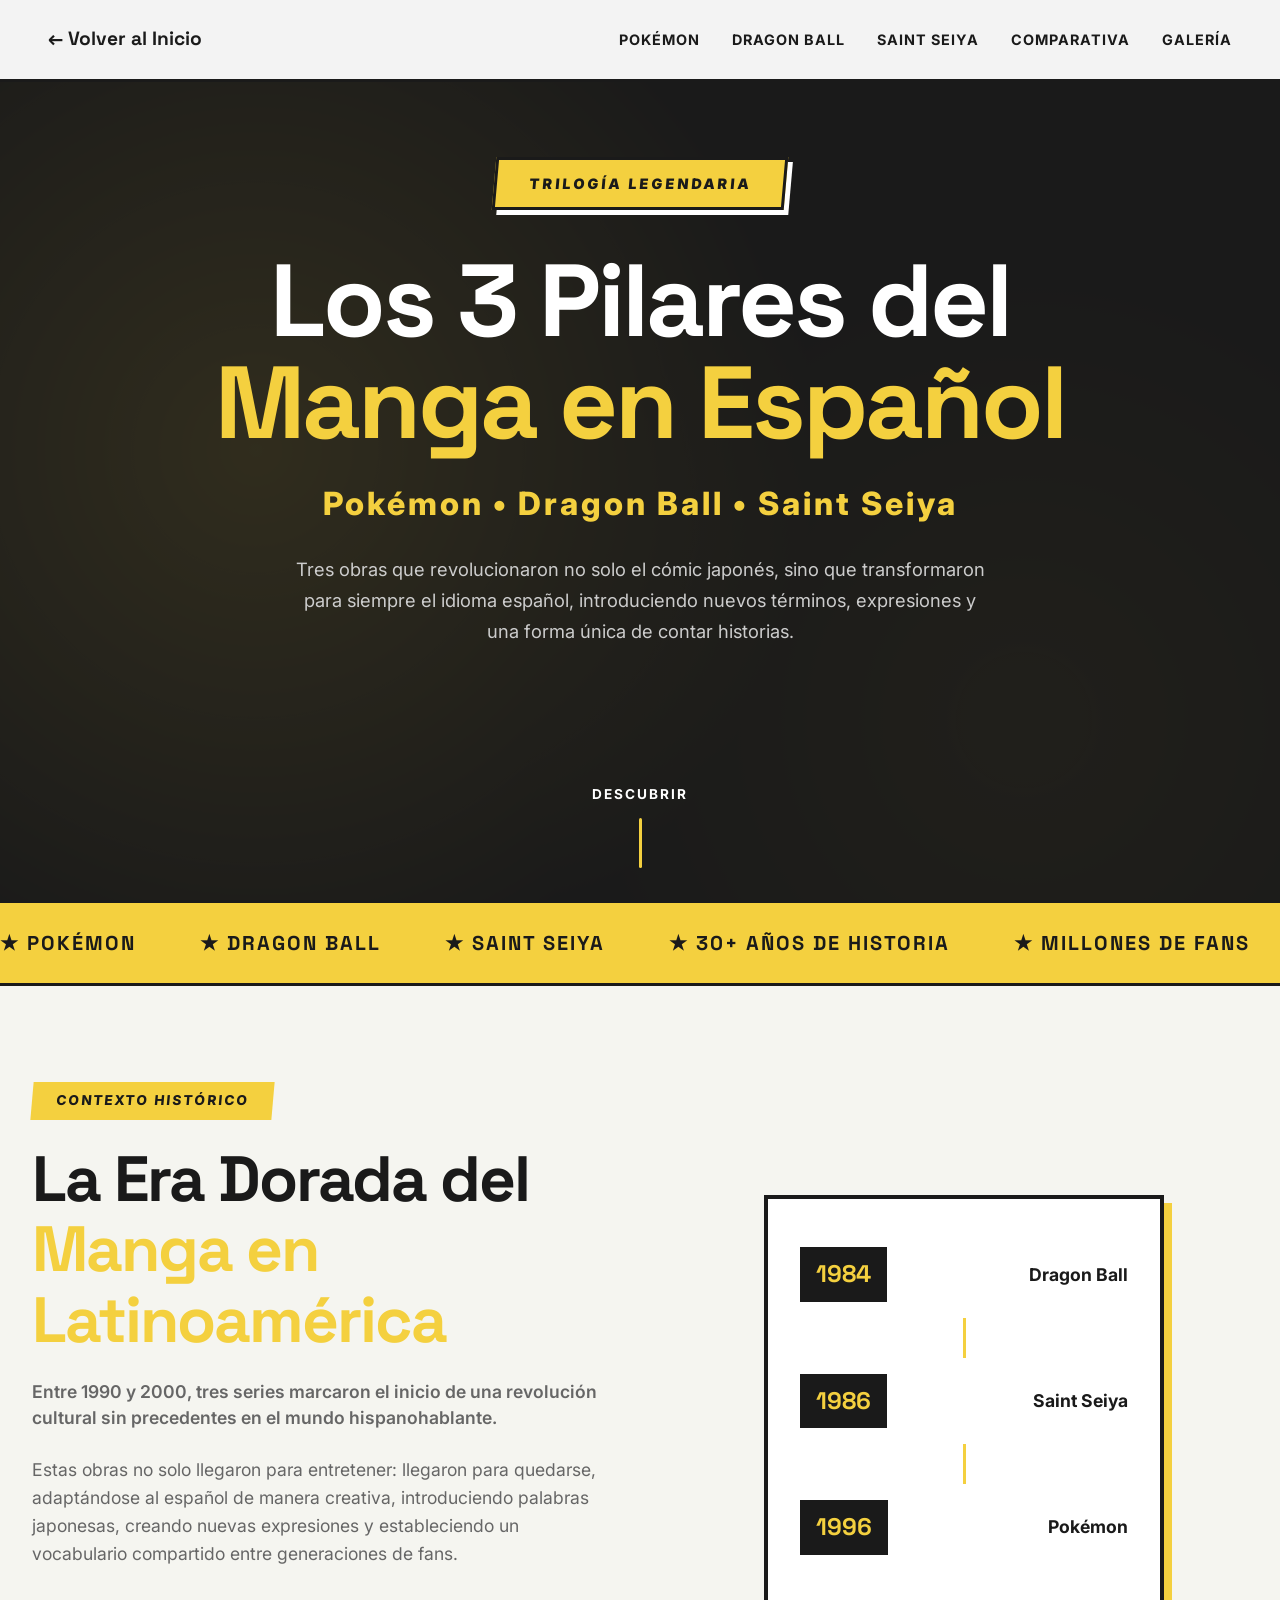
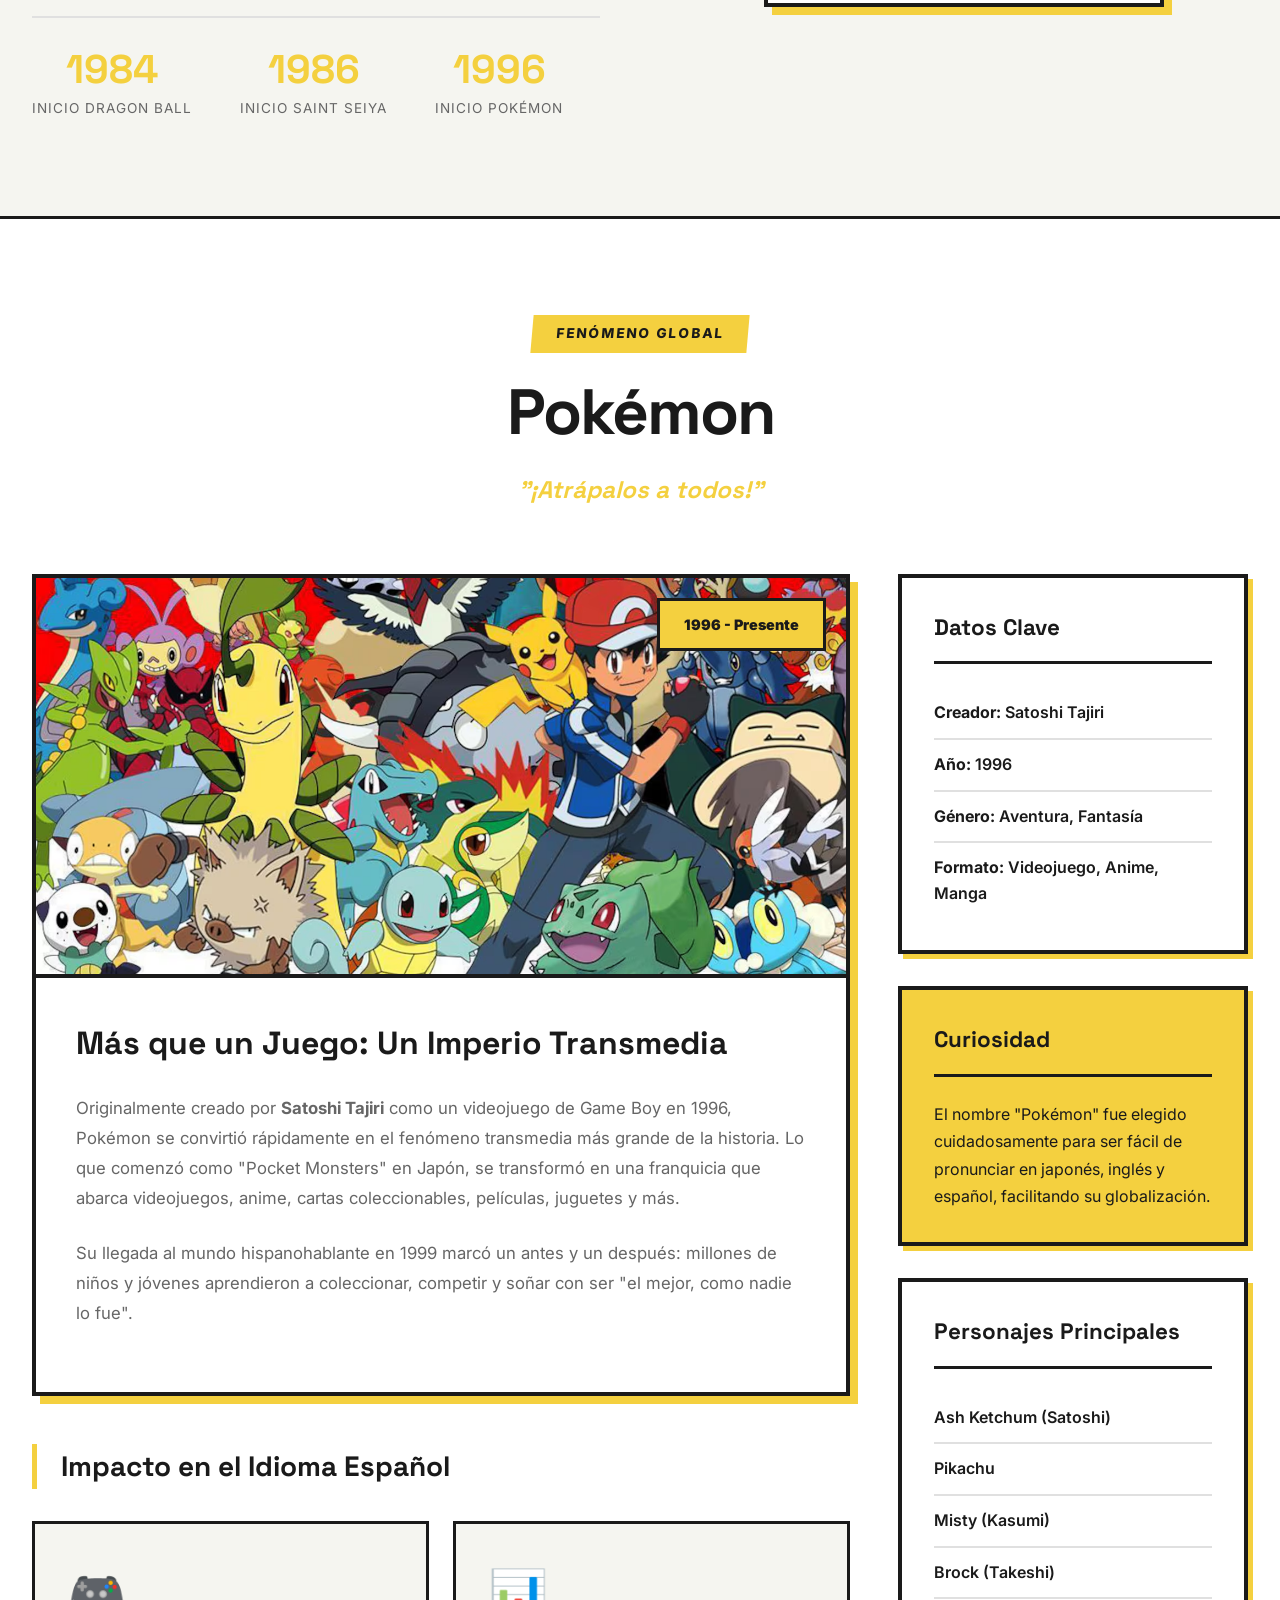
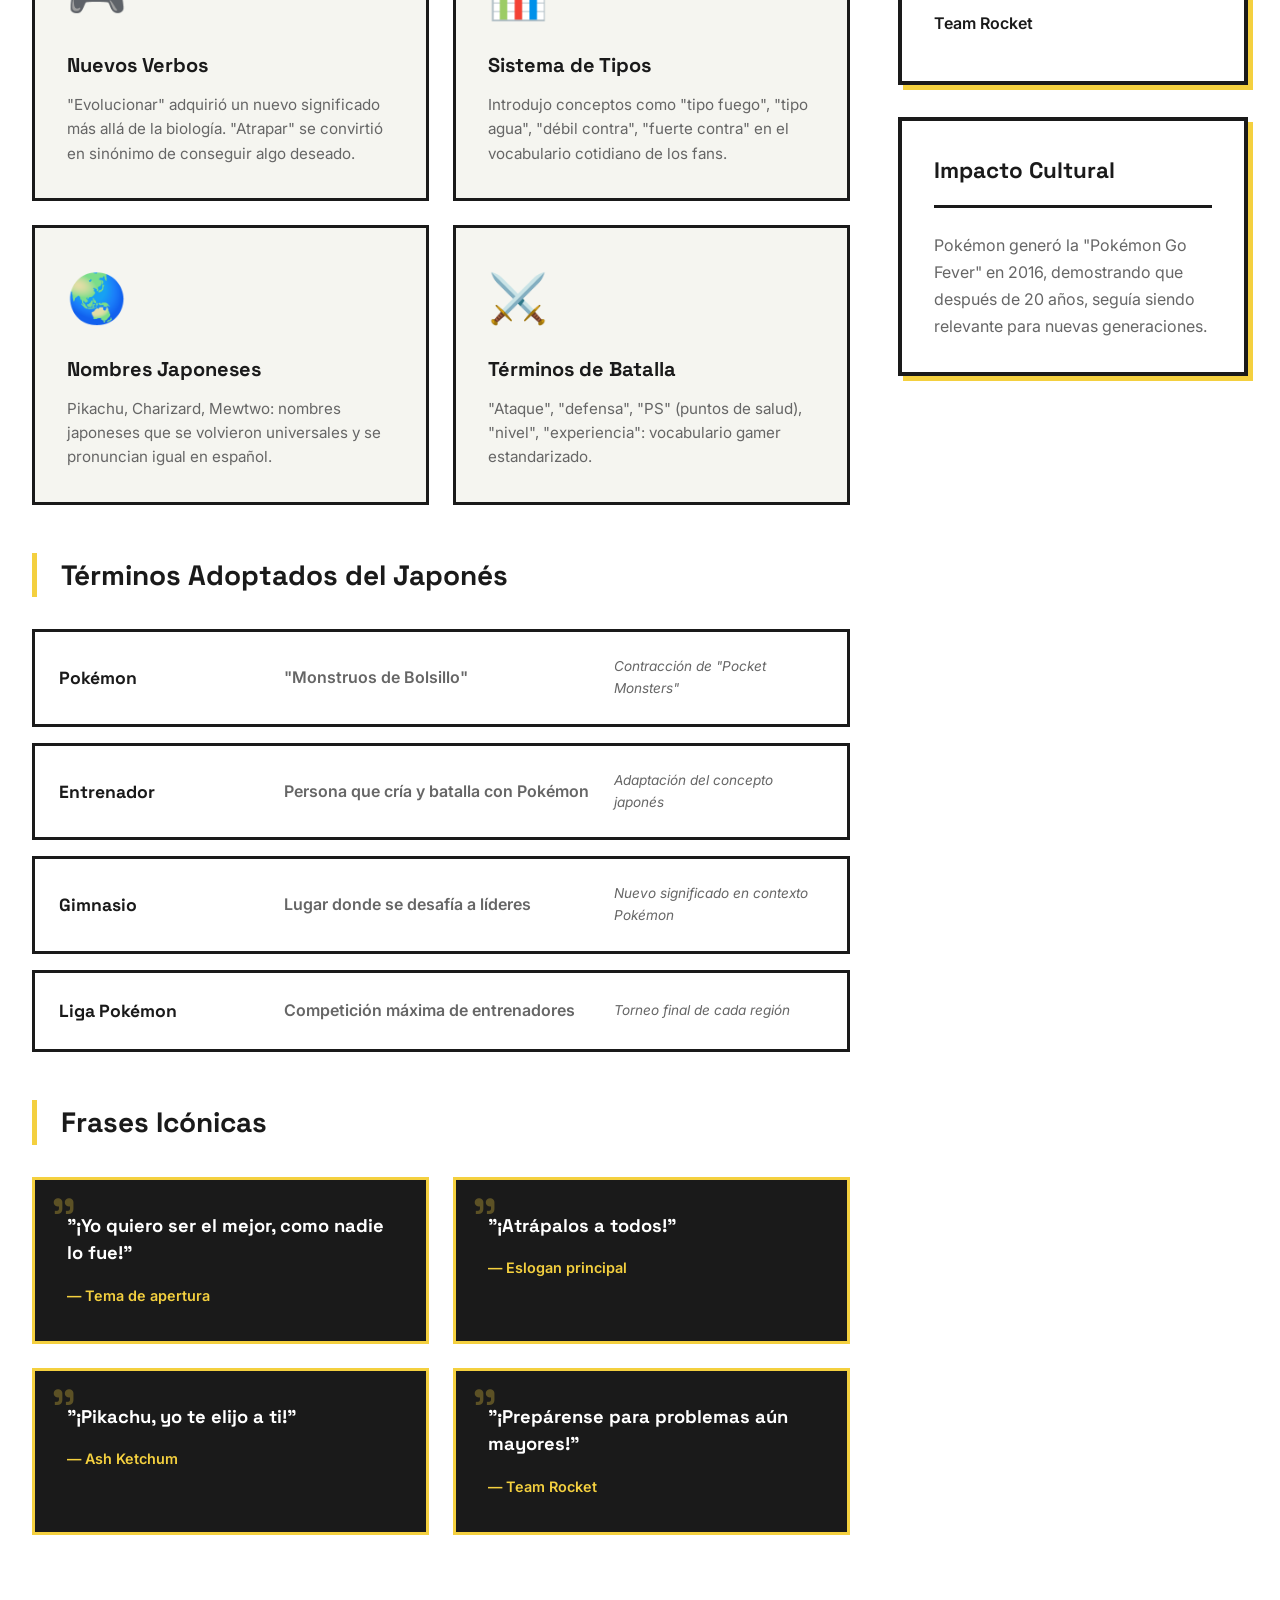
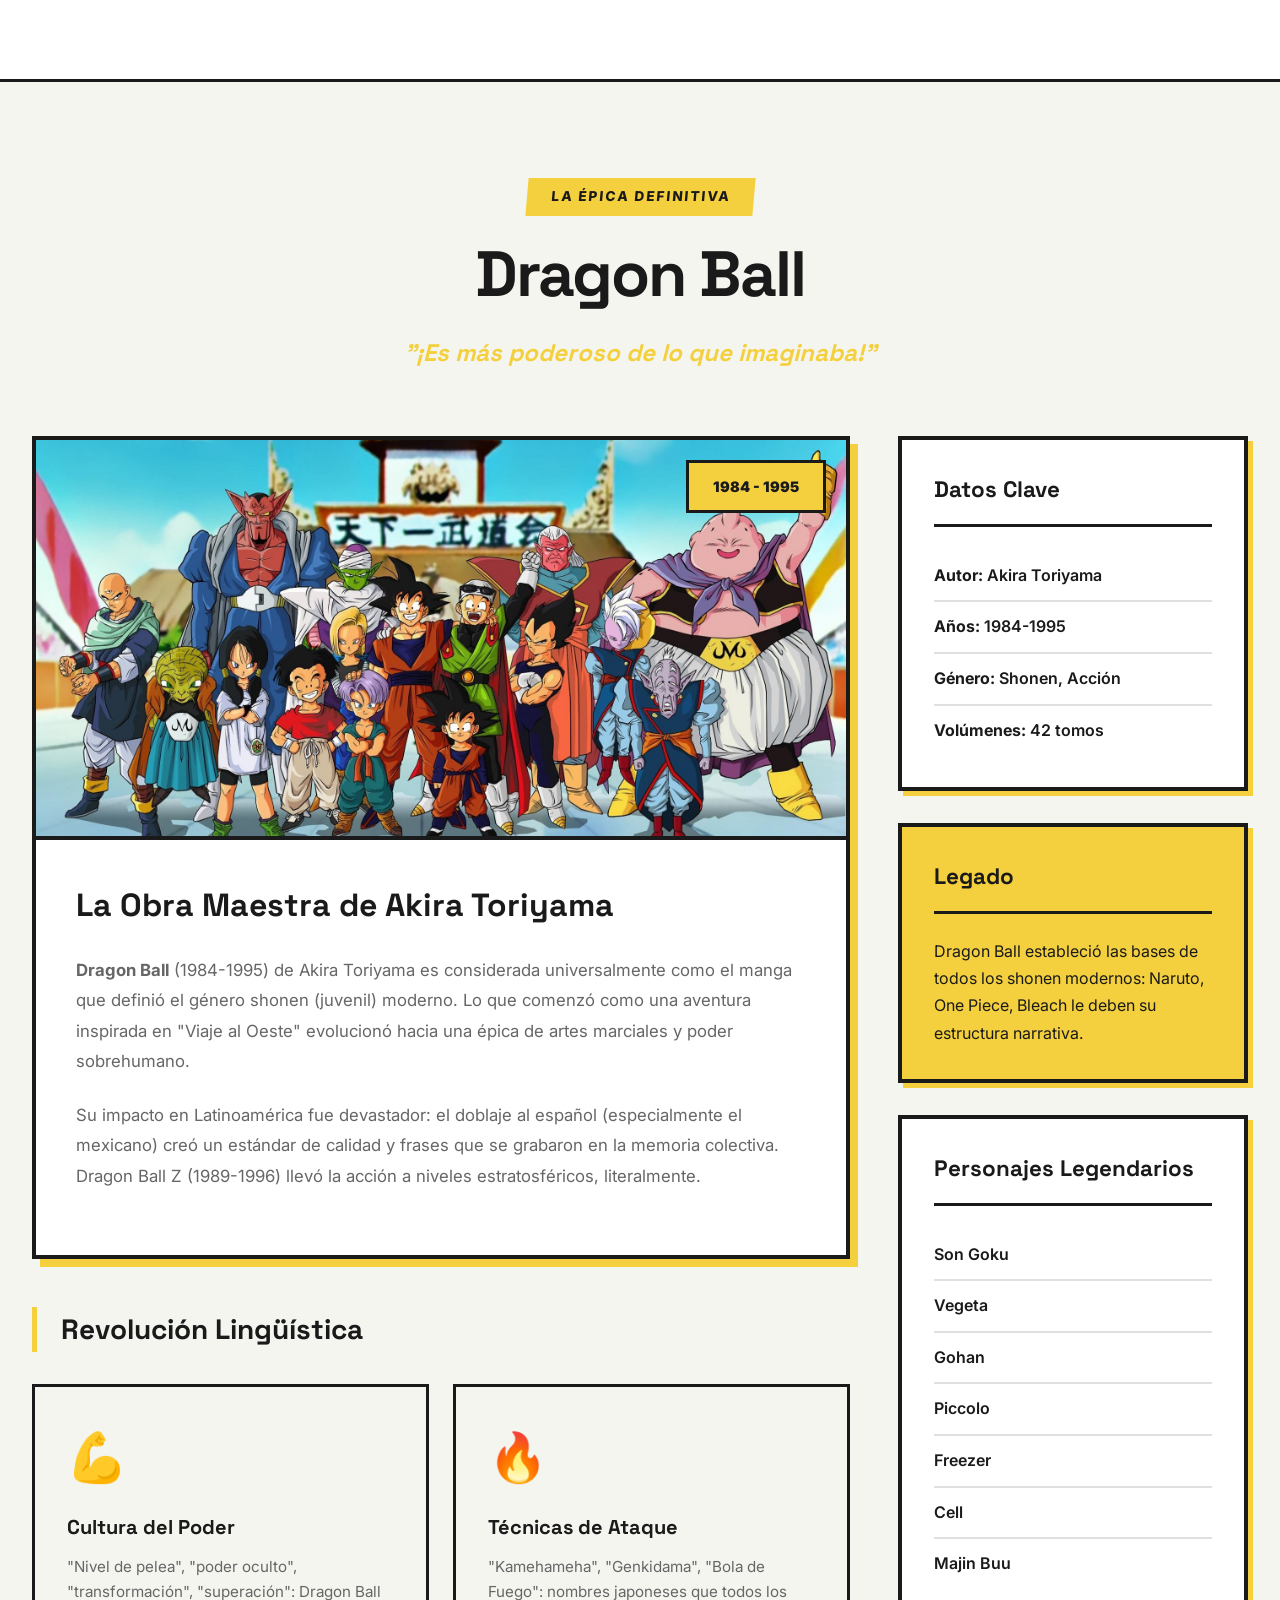
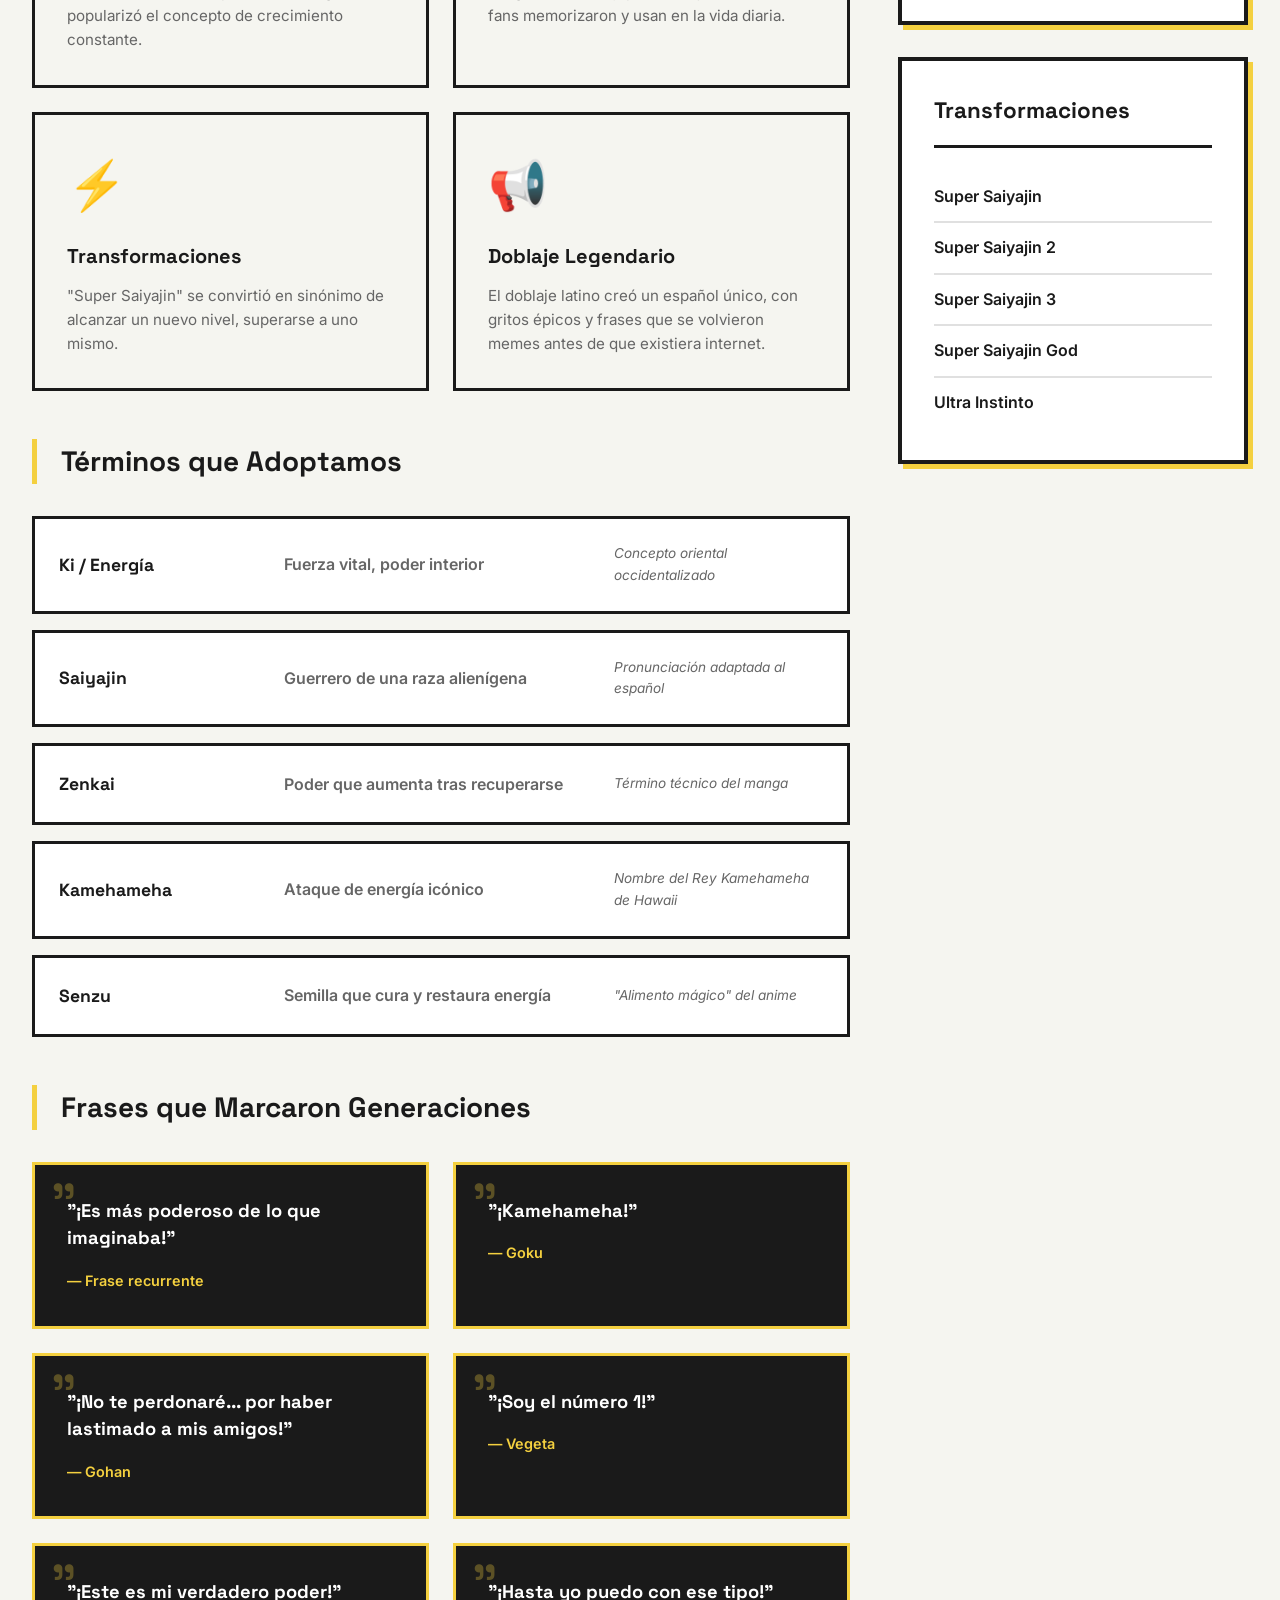
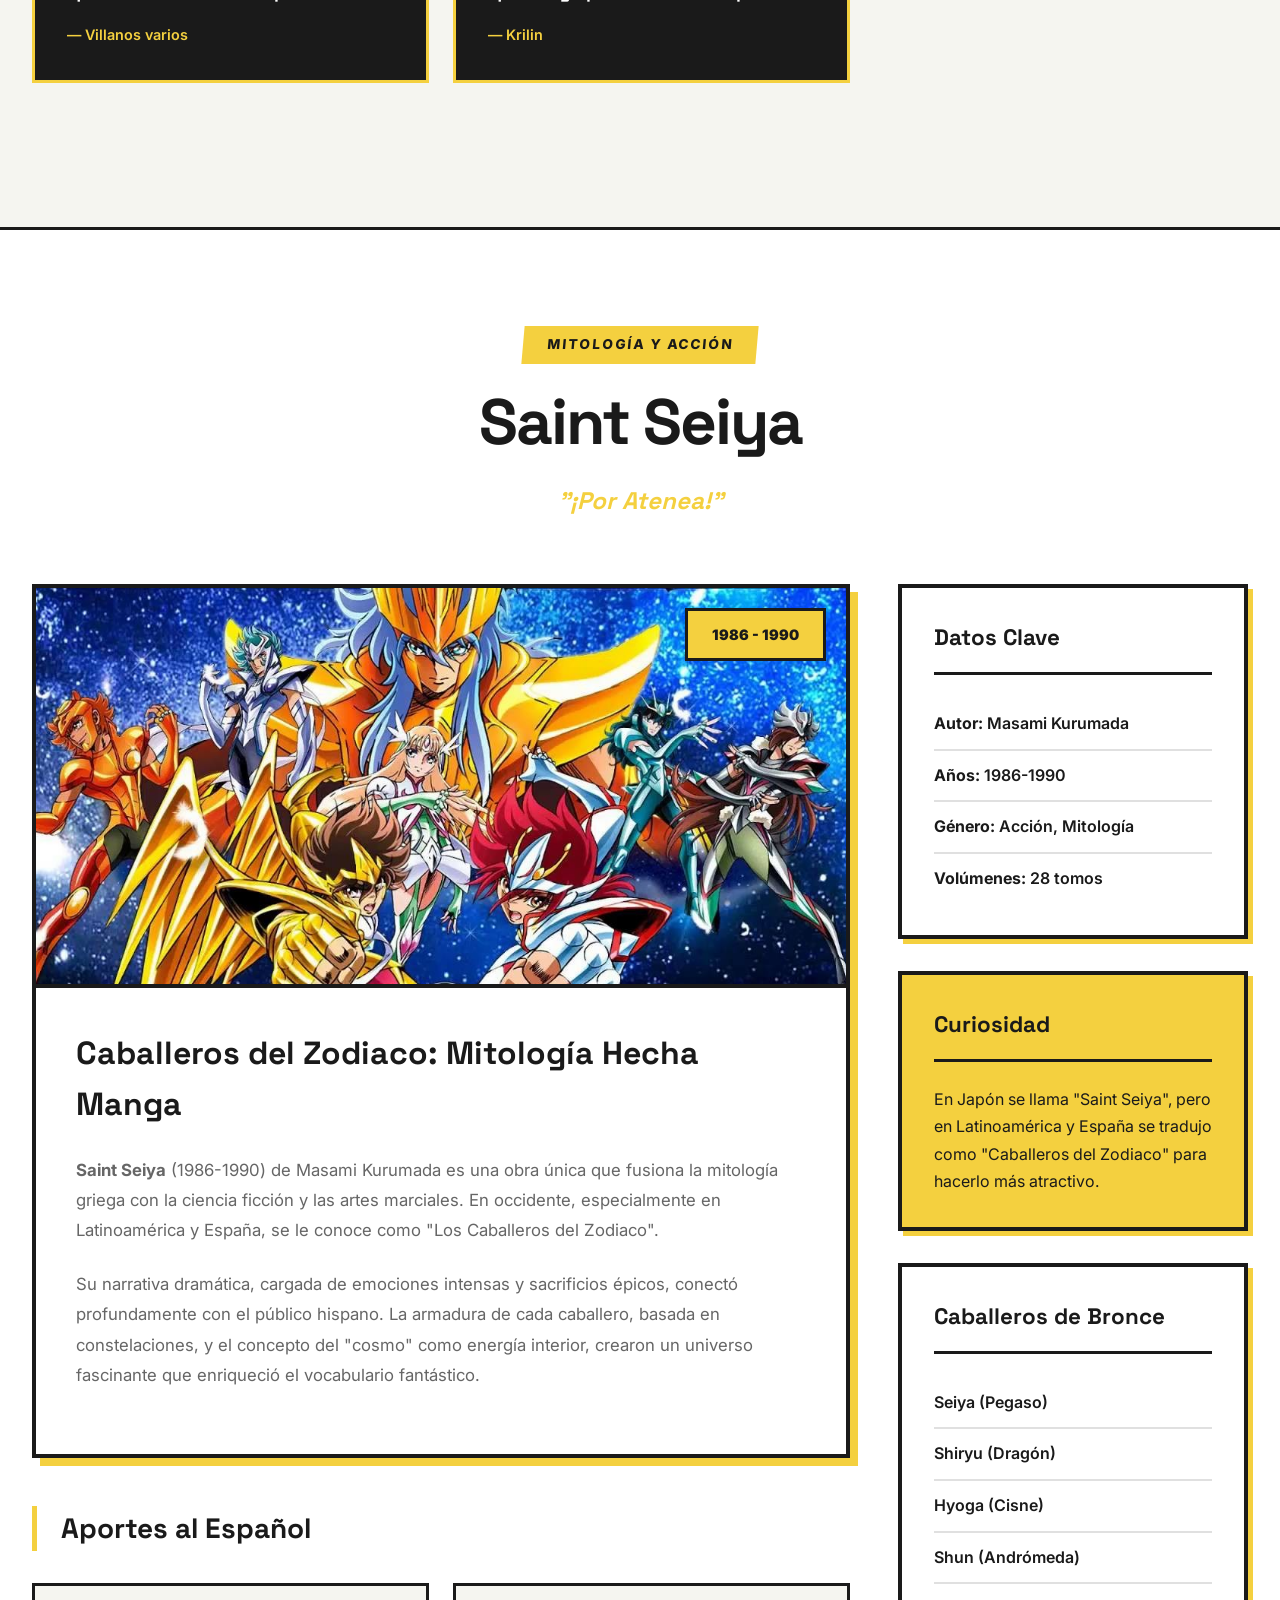
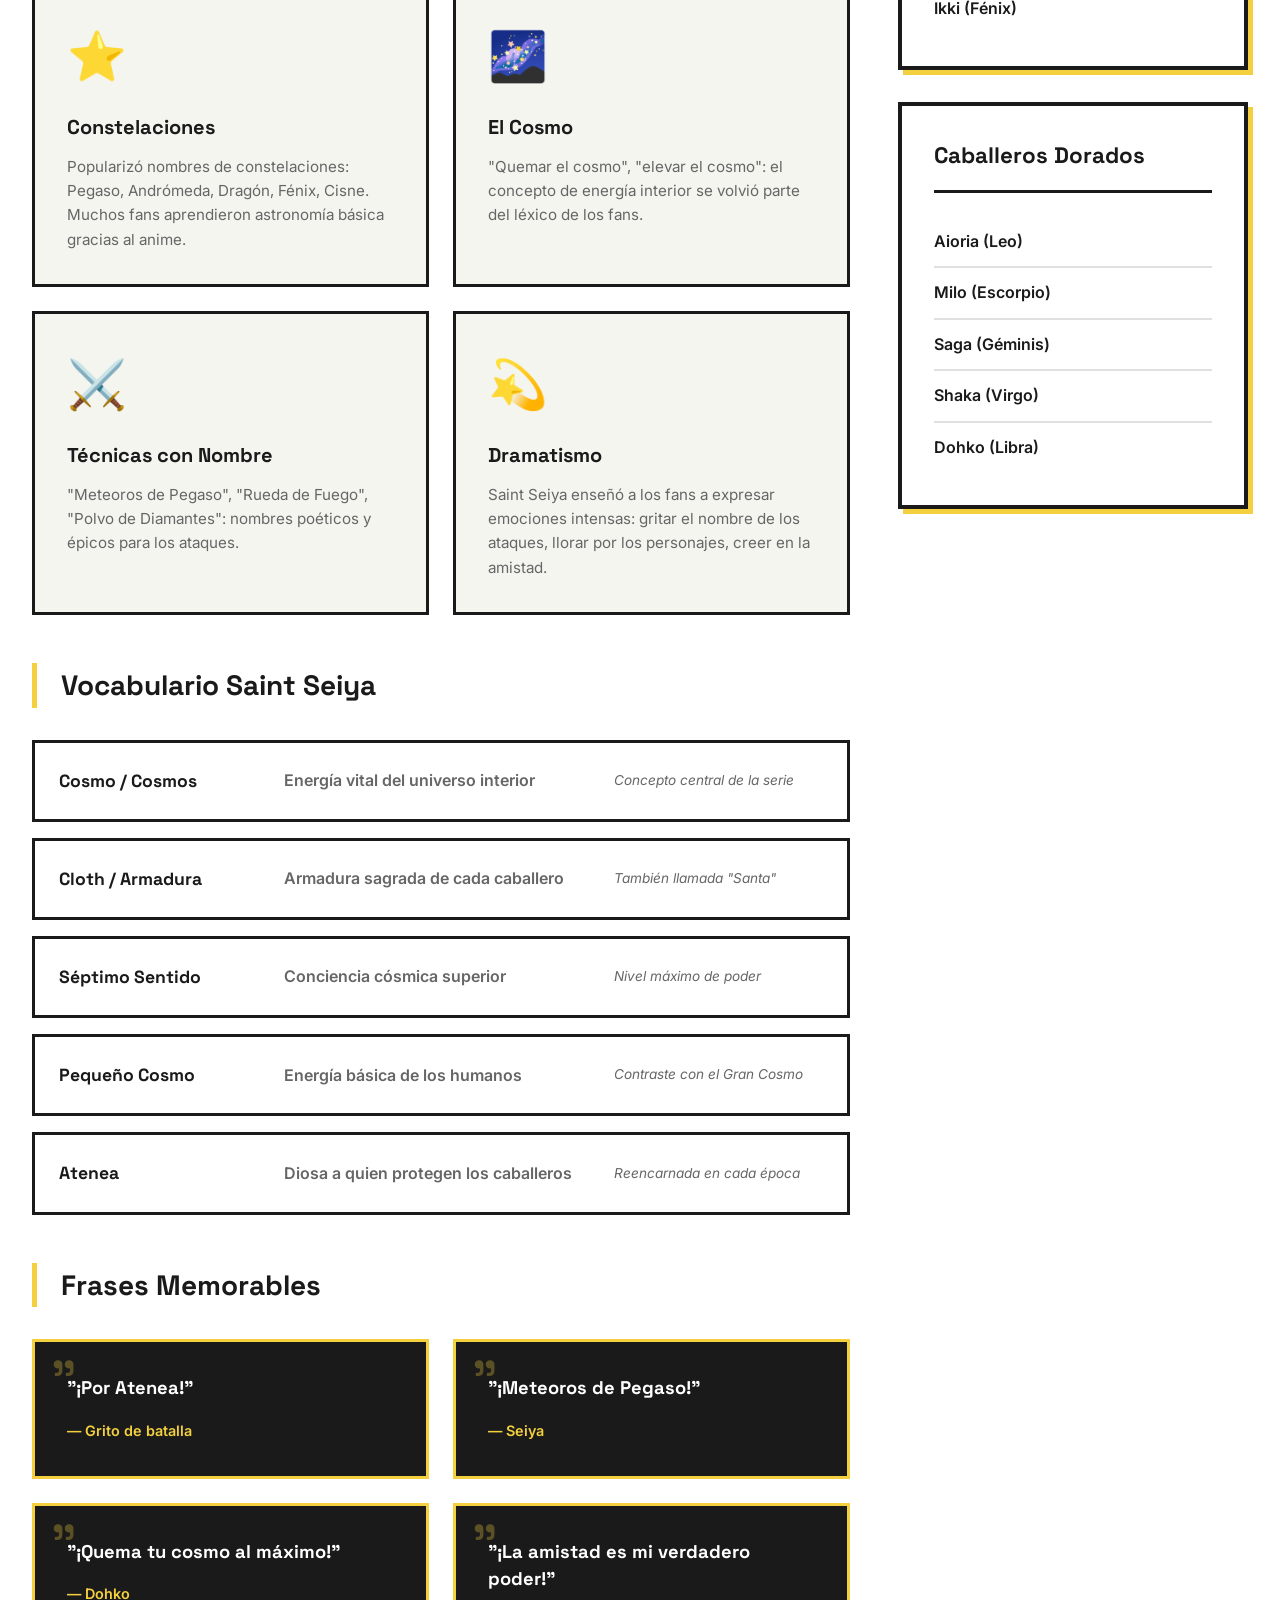
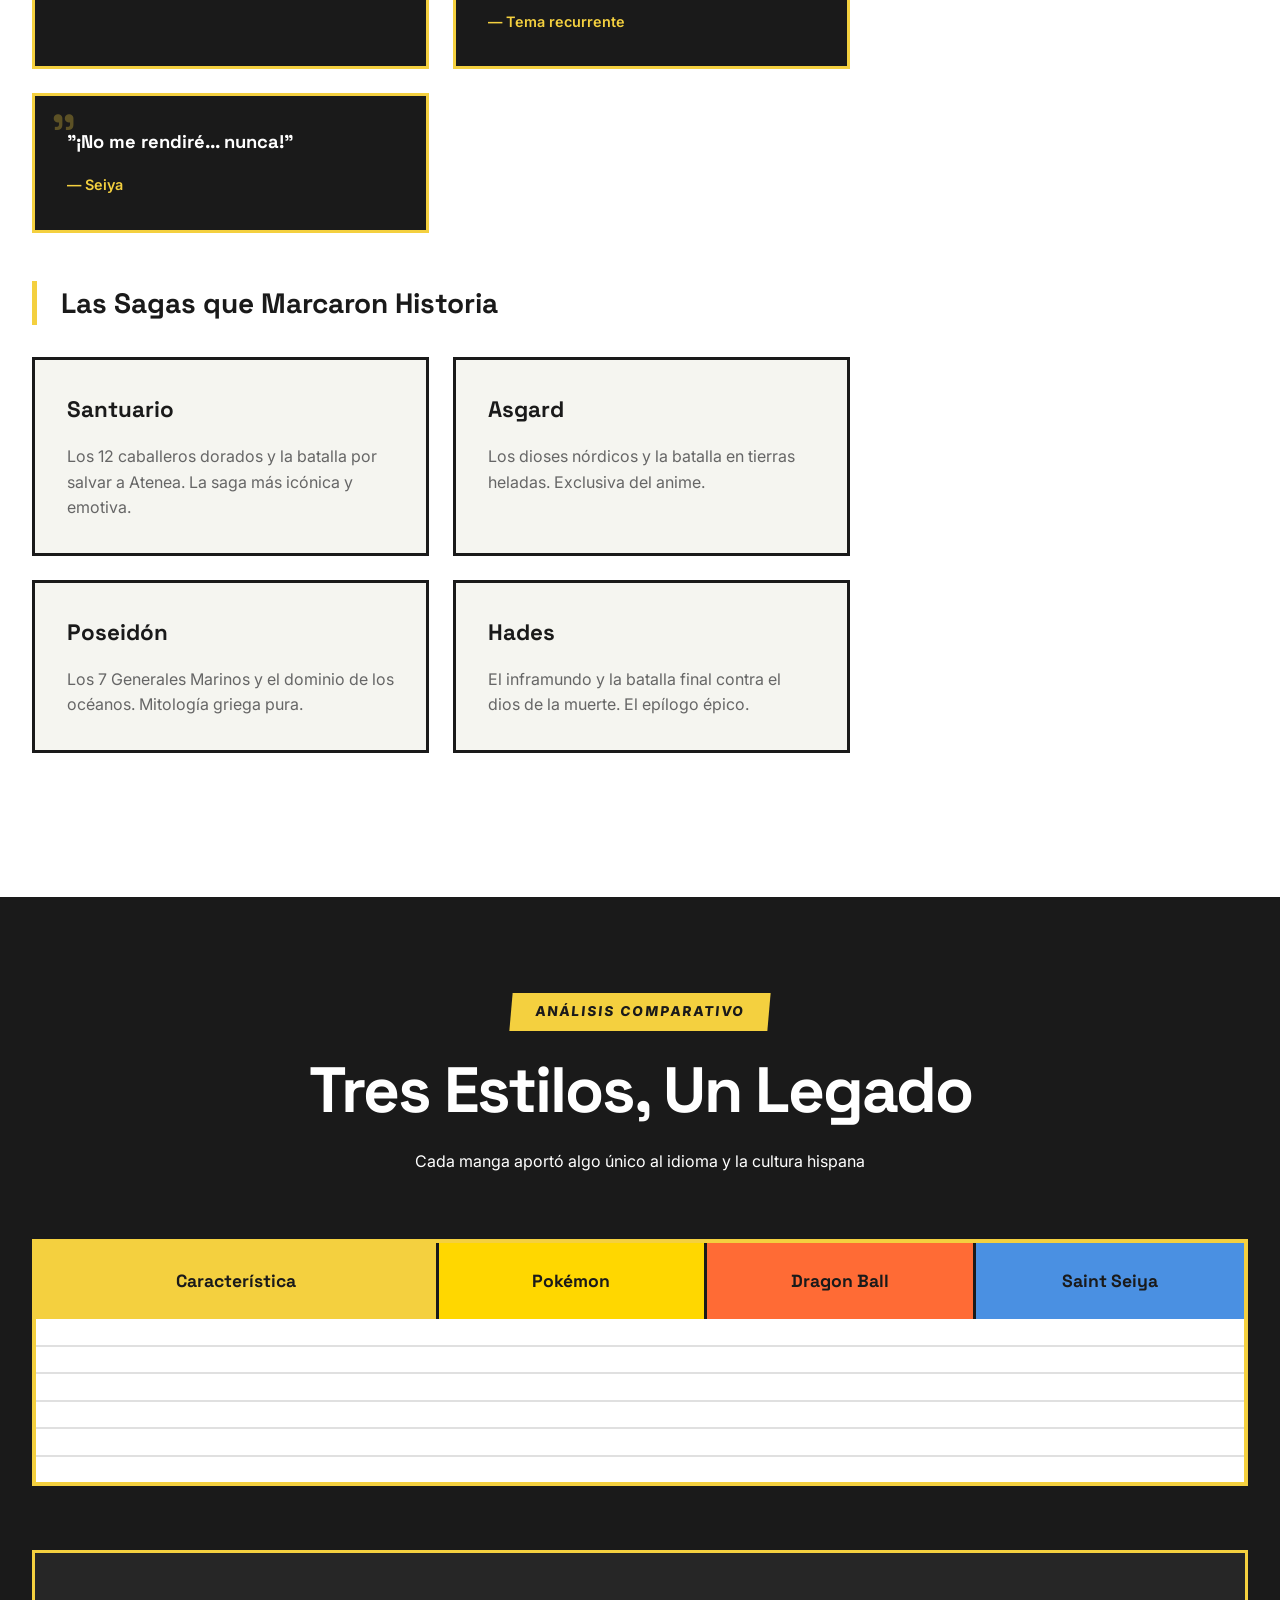
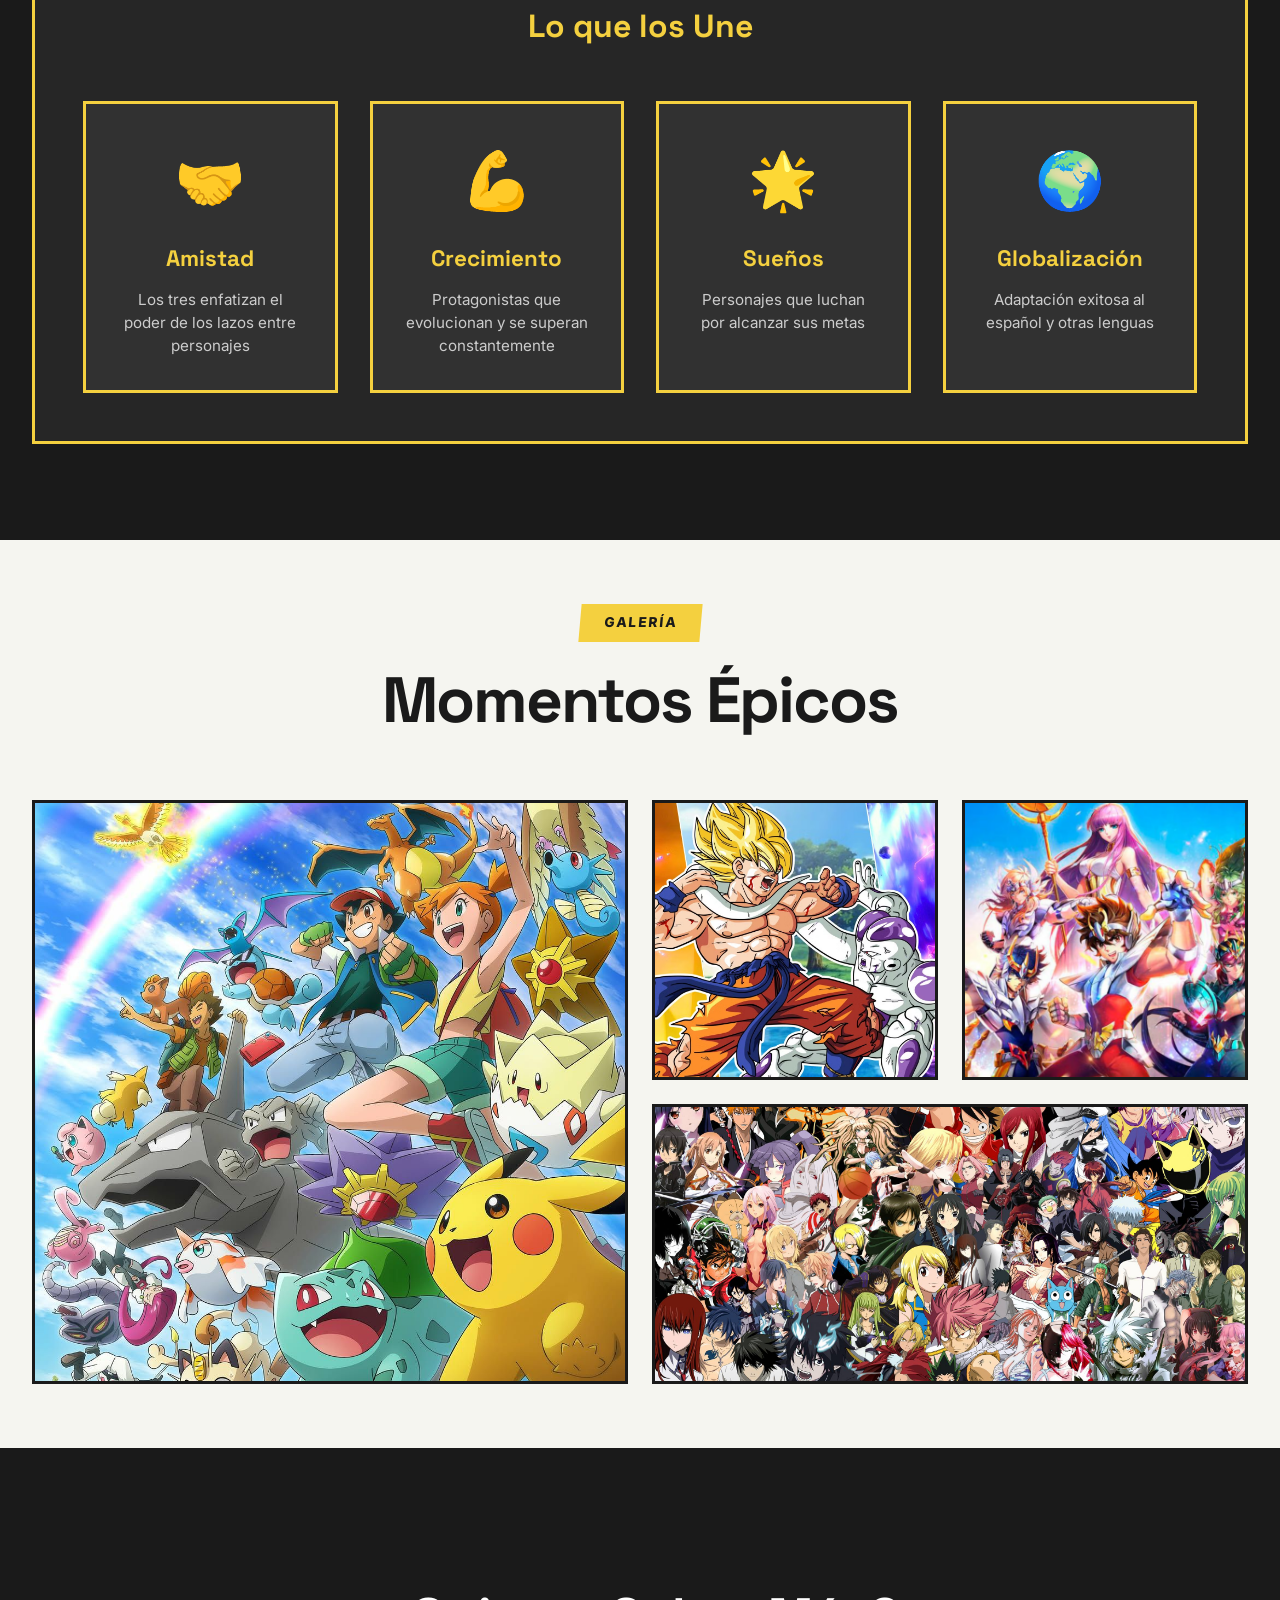
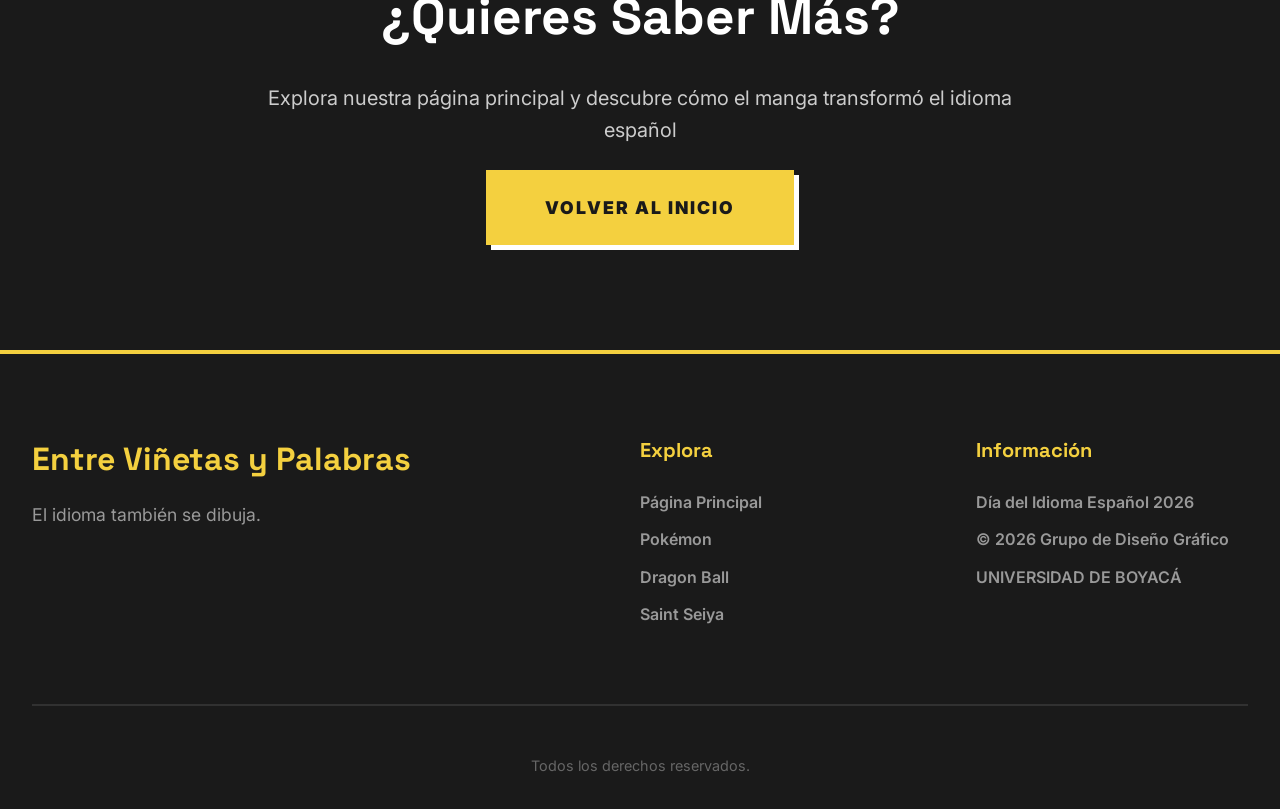
==== commit 3d27095c: "Update manga.html" ====
--- a/diadelidioma/manga.html
+++ b/diadelidioma/manga.html
@@ -45,9 +45,6 @@
                 términos, expresiones y una forma única de contar historias.
             </p>
             <div class="hero-cta">
-                <button class="btn-primary" onclick="document.getElementById('pokemon').scrollIntoView({behavior: 'smooth'})">
-                    Explorar los 3 Mangas
-                </button>
             </div>
         </div>
         <div class="hero-scroll-indicator">
@@ -811,6 +808,7 @@
                     <h4>Información</h4>
                     <p>Día del Idioma Español 2026</p>
                     <p>© 2026 Grupo de Diseño Gráfico</p>
+                    <p>UNIVERSIDAD DE BOYACÁ</p>
                 </div>
             </div>
             <div class="footer-bottom">
@@ -850,4 +848,4 @@
     </script>
 
 </body>
-</html>+</html>
